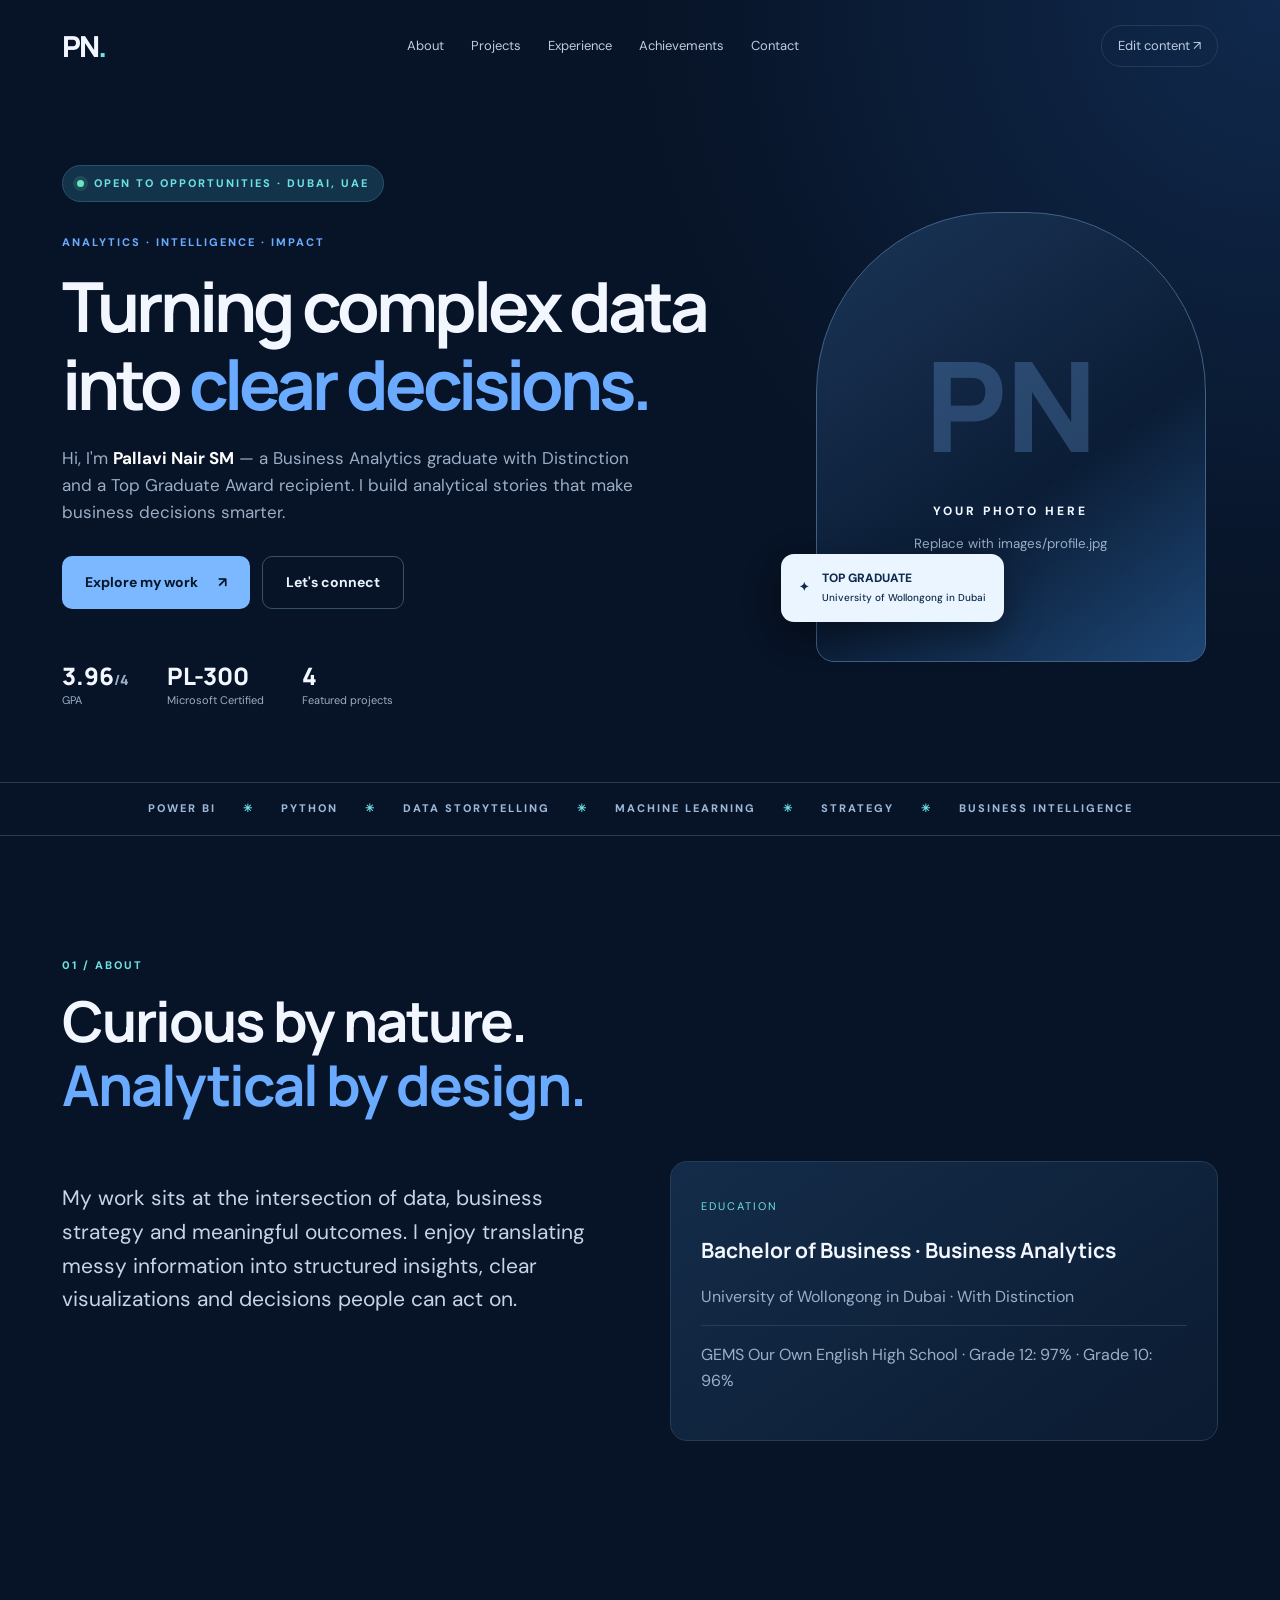
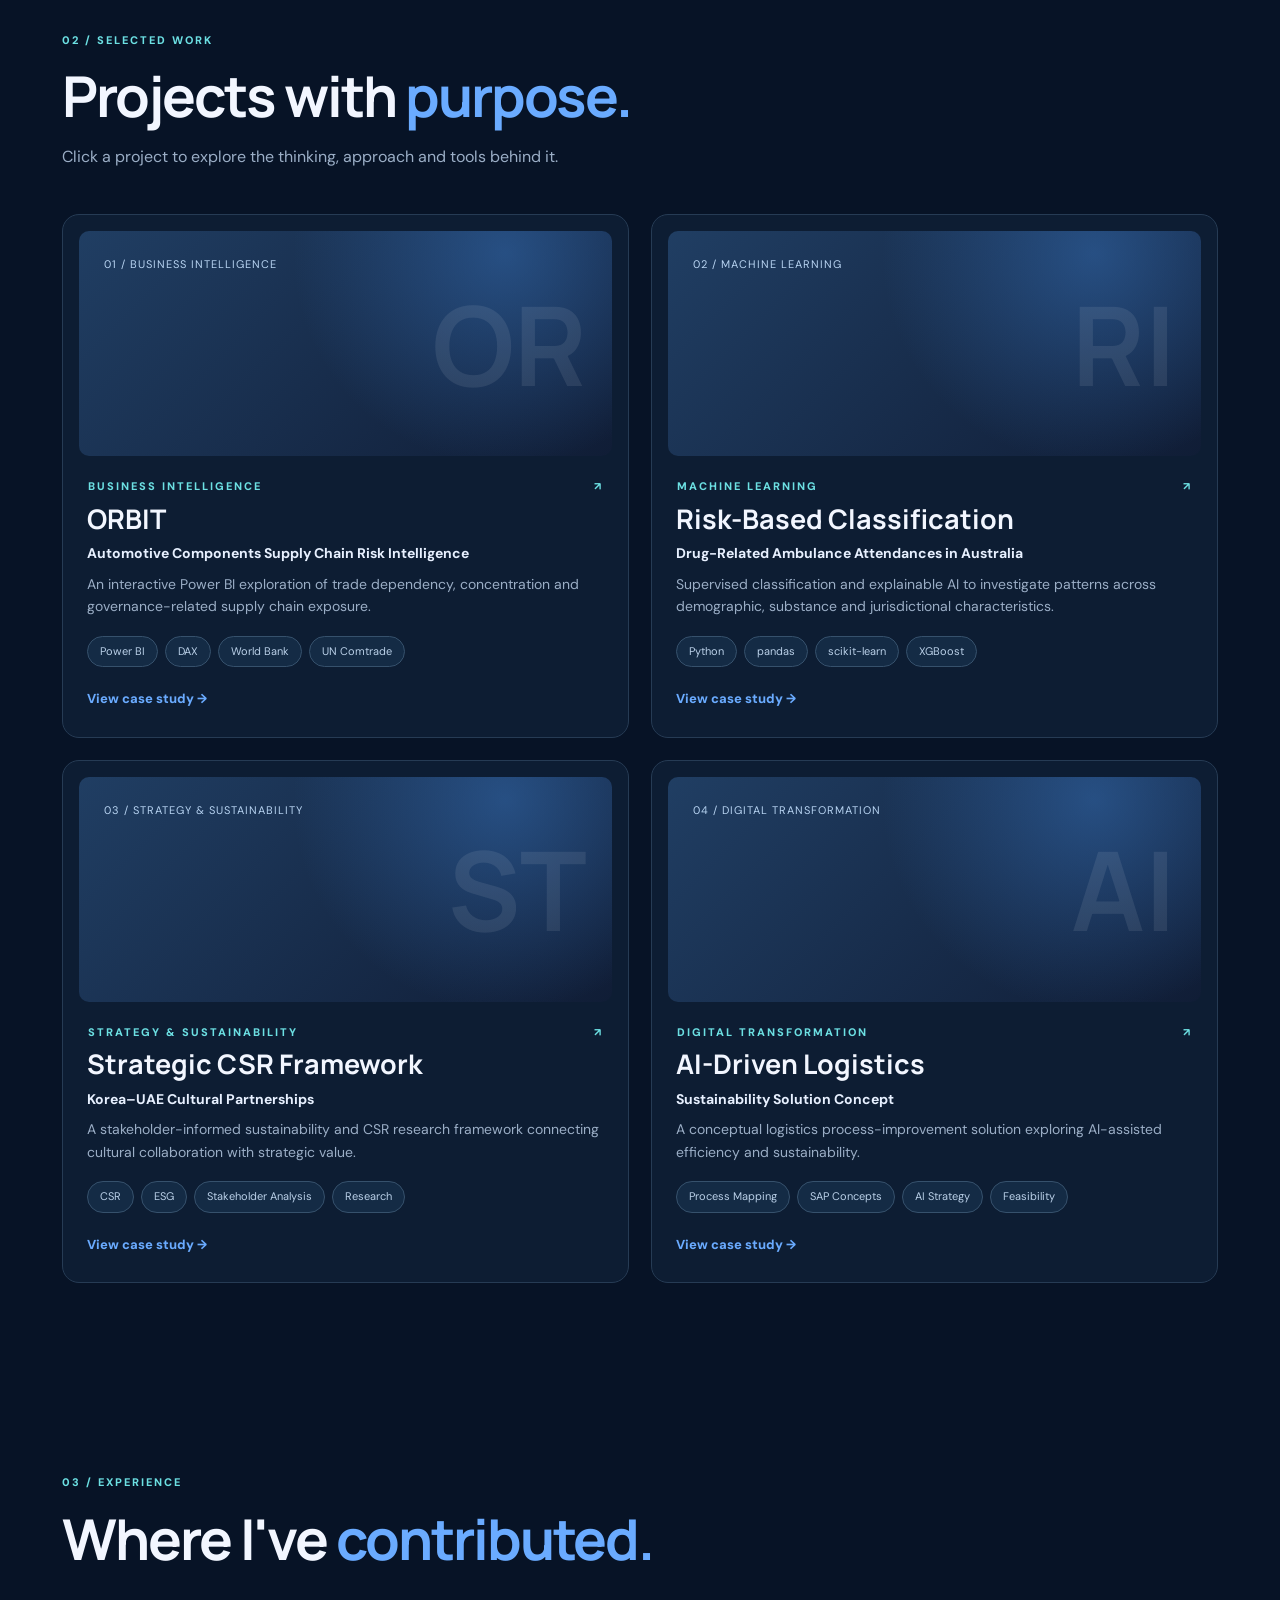
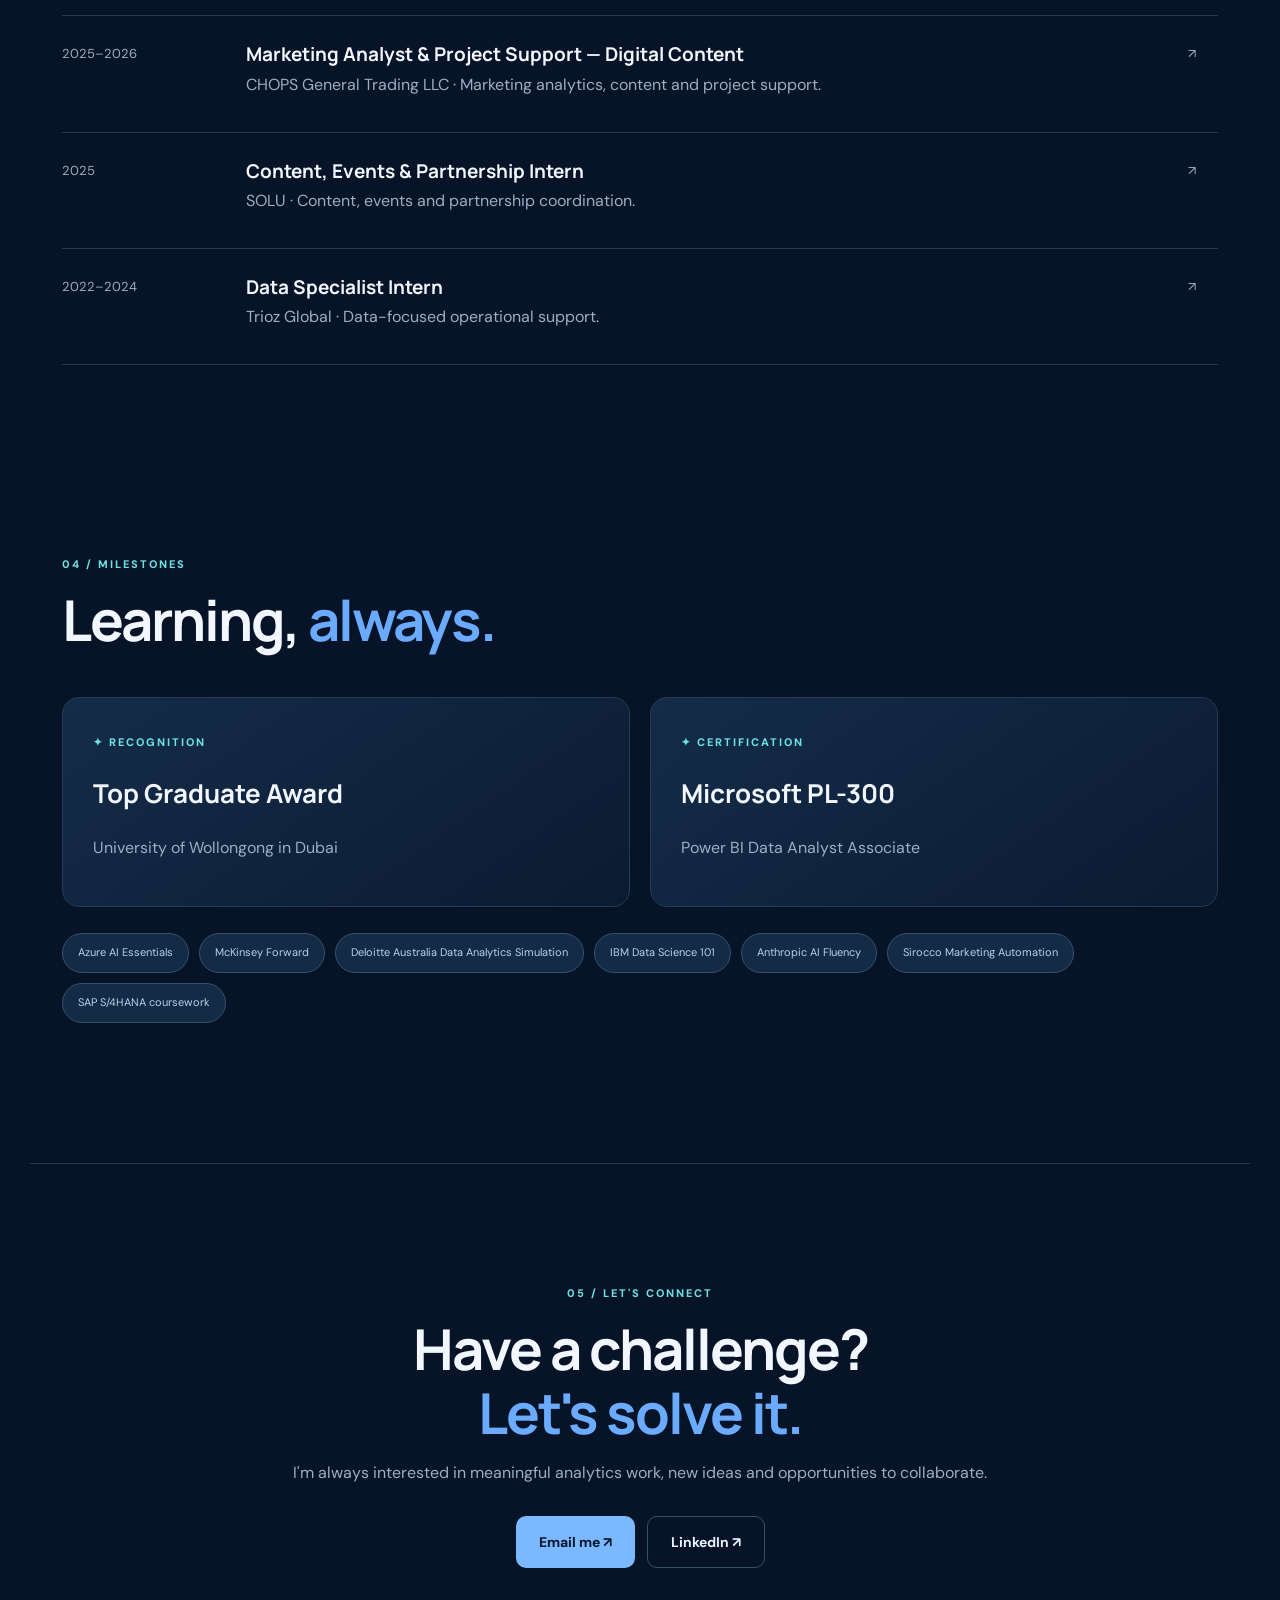
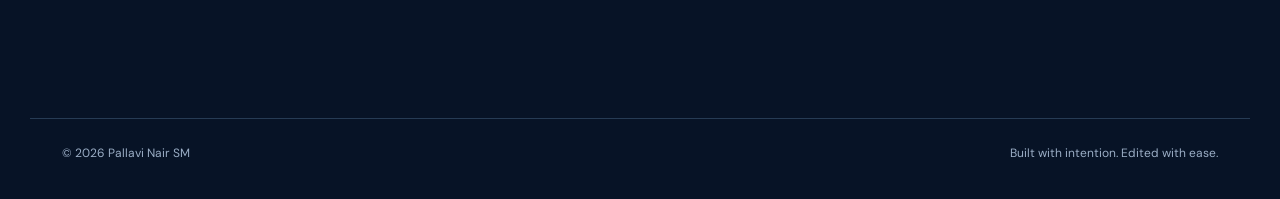
==== index.html @ a9b4e33f "Add files via upload" ====
<!doctype html><html lang="en"><head><meta charset="utf-8"><meta name="viewport" content="width=device-width,initial-scale=1"><meta name="theme-color" content="#081528"><title>Pallavi Nair SM | Business Analytics</title><meta name="description" content="Pallavi Nair SM — business analytics, Power BI, data science and strategy portfolio."><link rel="stylesheet" href="style.css"></head><body><div class="glow"></div><header class="nav shell"><a class="brand" href="#home">PN<span>.</span></a><nav><a href="#about">About</a><a href="#projects">Projects</a><a href="#experience">Experience</a><a href="#achievements">Achievements</a><a href="#contact">Contact</a></nav><a class="nav-cta" href="editor.html">Edit content ↗</a></header><main id="home"><section class="hero shell"><div class="hero-copy"><div class="eyebrow"><span class="pulse"></span> OPEN TO OPPORTUNITIES · DUBAI, UAE</div><p class="overline">ANALYTICS · INTELLIGENCE · IMPACT</p><h1>Turning complex data into <em>clear decisions.</em></h1><p class="lede">Hi, I'm <strong>Pallavi Nair SM</strong> — a Business Analytics graduate with Distinction and a Top Graduate Award recipient. I build analytical stories that make business decisions smarter.</p><div class="actions"><a class="button primary" href="#projects">Explore my work <span>↗</span></a><a class="button secondary" href="#contact">Let's connect</a></div><div class="stats"><div><strong>3.96<span>/4</span></strong><small>GPA</small></div><div><strong>PL-300</strong><small>Microsoft Certified</small></div><div><strong>4</strong><small>Featured projects</small></div></div></div><div class="portrait-wrap"><div class="portrait"><div class="portrait-initials">PN</div><p>YOUR PHOTO HERE</p><small>Replace with images/profile.jpg</small></div><div class="float-badge">✦ <span>TOP GRADUATE<br><small>University of Wollongong in Dubai</small></span></div></div></section><section class="ticker"><div>POWER BI <span>✳</span> PYTHON <span>✳</span> DATA STORYTELLING <span>✳</span> MACHINE LEARNING <span>✳</span> STRATEGY <span>✳</span> BUSINESS INTELLIGENCE</div></section><section id="about" class="section shell"><div class="section-top"><span class="kicker">01 / ABOUT</span><h2>Curious by nature.<br><em>Analytical by design.</em></h2></div><div class="about-grid"><p>My work sits at the intersection of data, business strategy and meaningful outcomes. I enjoy translating messy information into structured insights, clear visualizations and decisions people can act on.</p><div class="mini-card"><span>EDUCATION</span><h3>Bachelor of Business · Business Analytics</h3><p>University of Wollongong in Dubai · With Distinction</p><hr><p>GEMS Our Own English High School · Grade 12: 97% · Grade 10: 96%</p></div></div></section><section id="projects" class="section shell"><div class="section-top"><span class="kicker">02 / SELECTED WORK</span><h2>Projects with <em>purpose.</em></h2><p>Click a project to explore the thinking, approach and tools behind it.</p></div><div id="project-grid" class="project-grid"></div></section><section id="experience" class="section shell"><div class="section-top"><span class="kicker">03 / EXPERIENCE</span><h2>Where I've <em>contributed.</em></h2></div><div id="experience-list" class="timeline"></div></section><section id="achievements" class="section shell"><div class="section-top"><span class="kicker">04 / MILESTONES</span><h2>Learning, <em>always.</em></h2></div><div class="achievement-grid"><article class="award"><span>✦ RECOGNITION</span><h3>Top Graduate Award</h3><p>University of Wollongong in Dubai</p></article><article class="award"><span>✦ CERTIFICATION</span><h3>Microsoft PL-300</h3><p>Power BI Data Analyst Associate</p></article></div><div id="certifications" class="chips"></div></section><section id="contact" class="contact section shell"><span class="kicker">05 / LET'S CONNECT</span><h2>Have a challenge?<br><em>Let's solve it.</em></h2><p>I'm always interested in meaningful analytics work, new ideas and opportunities to collaborate.</p><div class="actions"><a id="email-link" class="button primary" href="mailto:pallavinairsm@gmail.com">Email me ↗</a><a id="linkedin-link" class="button secondary" href="https://www.linkedin.com/in/pallavi-nair-8191a4285" target="_blank" rel="noopener noreferrer">LinkedIn ↗</a></div></section></main><footer class="shell footer"><span>© <span id="year"></span> Pallavi Nair SM</span><span>Built with intention. Edited with ease.</span></footer><dialog id="project-modal"><button class="close" id="close-modal" aria-label="Close project">×</button><div id="project-detail"></div></dialog><script src="content.js"></script><script src="script.js"></script></body></html>
---- style.css ----
@import url('https://fonts.googleapis.com/css2?family=DM+Sans:wght@400;500;600;700;800&family=Manrope:wght@400;500;600;700;800&display=swap');:root{--bg:#071326;--panel:#101f35;--line:#263b54;--text:#f2f6ff;--muted:#9baec6;--blue:#6aabff;--cyan:#6ce0e3}*{box-sizing:border-box}html{scroll-behavior:smooth}body{margin:0;background:var(--bg);color:var(--text);font-family:'DM Sans',sans-serif;line-height:1.6}a{color:inherit;text-decoration:none}button,input,textarea{font:inherit}.shell{max-width:1220px;margin:auto;padding-left:32px;padding-right:32px}.glow{position:absolute;top:0;right:0;width:55vw;height:700px;background:radial-gradient(ellipse at top right,#183c6e88,transparent 65%);pointer-events:none}.nav{height:92px;display:flex;align-items:center;justify-content:space-between;position:relative;z-index:2}.brand{font-family:Manrope;font-size:29px;font-weight:800;letter-spacing:-2px}.brand span{color:var(--cyan)}nav{display:flex;gap:27px}nav a,.nav-cta{font-size:13px;color:#bdcde0}nav a:hover,.nav-cta:hover{color:white}.nav-cta{border:1px solid var(--line);border-radius:30px;padding:10px 16px}.hero{min-height:690px;display:grid;grid-template-columns:1.25fr .75fr;align-items:center;gap:50px;position:relative}.eyebrow,.overline,.kicker,.project-meta,.award>span{font-size:11px;font-weight:800;letter-spacing:2px;color:var(--cyan)}.eyebrow{display:inline-flex;gap:10px;align-items:center;padding:9px 14px;background:#12334a;border:1px solid #28526a;border-radius:50px}.pulse{width:7px;height:7px;background:#6be6bd;border-radius:50%;box-shadow:0 0 0 4px #6be6bd22}.overline{margin-top:32px;color:var(--blue)}h1,h2,h3{font-family:Manrope;line-height:1.13}h1{font-size:clamp(44px,5.4vw,78px);letter-spacing:-4px;margin:15px 0 22px;max-width:780px}h1 em,h2 em{font-style:normal;color:var(--blue)}.lede{max-width:590px;color:var(--muted);font-size:17px}.lede strong{color:white}.actions{display:flex;gap:12px;flex-wrap:wrap;margin:30px 0}.button{border-radius:10px;padding:14px 23px;font-size:14px;font-weight:700;display:inline-flex;gap:20px;align-items:center;transition:transform .2s}.button:hover{transform:translateY(-3px)}.primary{background:#7bb8ff;color:#06172c}.secondary{border:1px solid #39506b;color:#eaf3ff}.stats{display:flex;gap:38px;margin-top:50px}.stats div{display:flex;flex-direction:column}.stats strong{font:800 24px Manrope}.stats strong span{font-size:14px;color:var(--muted)}.stats small{font-size:11px;color:var(--muted)}.portrait-wrap{position:relative;justify-self:center;width:min(100%,390px)}.portrait{height:450px;border:1px solid #416185;background:linear-gradient(145deg,#1b3557,#0b1d36 60%,#1d4675);border-radius:180px 180px 18px 18px;display:flex;align-items:center;justify-content:center;flex-direction:column;overflow:hidden}.portrait:has(img){padding:0}.portrait img{width:100%;height:100%;object-fit:cover}.portrait-initials{font:800 125px Manrope;color:#7db7ff40}.portrait p{letter-spacing:3px;font-size:12px;font-weight:800}.portrait small{color:var(--muted)}.float-badge{position:absolute;bottom:40px;left:-35px;padding:15px 18px;background:#eaf5ff;color:#102a4c;border-radius:13px;display:flex;align-items:center;gap:13px;font-weight:800;font-size:12px;box-shadow:0 12px 35px #0006}.float-badge small{font-size:10px;font-weight:500}.ticker{border-top:1px solid var(--line);border-bottom:1px solid var(--line);overflow:hidden;padding:17px 0;text-align:center;white-space:nowrap;font-size:11px;letter-spacing:2px;font-weight:800;color:#9eb8d8}.ticker span{color:var(--cyan);padding:0 22px}.section{padding-top:115px;padding-bottom:70px}.section-top{margin-bottom:45px}.section-top h2,.contact h2{font-size:clamp(35px,4.4vw,58px);letter-spacing:-2px;margin:13px 0}.section-top>p{color:var(--muted)}.about-grid{display:grid;grid-template-columns:1fr 1fr;gap:60px}.about-grid>p{font-size:21px;color:#c5d5e7;max-width:600px}.mini-card,.award{background:linear-gradient(145deg,#142c49,#0b1b31);border:1px solid var(--line);padding:30px;border-radius:17px}.mini-card span{font-size:11px;letter-spacing:2px;color:var(--cyan)}.mini-card h3{font-size:21px}.mini-card p,.award p{color:var(--muted)}hr{border:0;border-top:1px solid var(--line)}.project-grid{display:grid;grid-template-columns:repeat(2,1fr);gap:22px}.project-card{text-align:left;cursor:pointer;background:#0d1d33;border:1px solid var(--line);border-radius:17px;color:inherit;padding:16px 16px 26px;transition:transform .25s,border-color .25s}.project-card:hover{transform:translateY(-7px);border-color:#6aabff}.project-art{height:225px;border-radius:10px;background:radial-gradient(circle at 80% 10%,#356fb688,transparent 45%),linear-gradient(135deg,#203e63,#101d36);padding:25px;display:flex;justify-content:space-between;align-items:flex-start;overflow:hidden}.project-art img{width:100%;height:100%;object-fit:cover}.project-art span{font-size:11px;color:#b8d4f2;letter-spacing:1px}.project-art strong{align-self:center;font-size:110px;color:#ffffff16;font-family:Manrope}.project-meta{display:flex;justify-content:space-between;margin:22px 9px 5px;color:var(--cyan)}.project-card h3{font-size:27px;margin:8px}.project-card p{margin:8px;color:var(--muted);font-size:14px}.project-card .project-subtitle{margin:8px;color:#e7f0ff;font-weight:700}.tags{display:flex;flex-wrap:wrap;gap:7px;margin:18px 8px}.tags span,.chips span{border:1px solid #36516c;background:#142b45;color:#bad0e8;border-radius:50px;padding:6px 12px;font-size:11px}.read-more{margin:8px;color:var(--blue);font-size:13px;font-weight:800}.timeline-row{display:grid;grid-template-columns:160px 1fr 30px;gap:24px;padding:28px 0;border-top:1px solid var(--line)}.timeline-row:last-child{border-bottom:1px solid var(--line)}.timeline-row>span{color:var(--muted);font-size:13px}.timeline-row h3{margin:0;font-size:19px}.timeline-row p{color:var(--muted);margin:6px 0}.achievement-grid{display:grid;grid-template-columns:1fr 1fr;gap:20px}.award h3{font-size:26px}.chips{display:flex;gap:10px;flex-wrap:wrap;margin-top:26px}.chips span{padding:10px 15px}.contact{margin-top:70px;margin-bottom:50px;border-top:1px solid var(--line);text-align:center}.contact p{color:var(--muted)}.contact .actions{justify-content:center}.footer{border-top:1px solid var(--line);padding-top:25px;padding-bottom:35px;display:flex;justify-content:space-between;color:var(--muted);font-size:12px}dialog{max-width:760px;width:calc(100% - 32px);max-height:85vh;overflow:auto;background:#101e33;color:var(--text);border:1px solid #52719b;border-radius:20px;padding:42px;box-shadow:0 40px 100px #000b}dialog::backdrop{background:#020b19dc;backdrop-filter:blur(5px)}dialog h2{font-size:40px;margin:14px 0}dialog h3{font-size:20px;color:var(--blue)}dialog h4{font-size:16px;margin:25px 0 6px}dialog p{color:#b7c9df}dialog .detail-summary{font-size:18px;color:#e5efff}.detail-image{width:100%;border-radius:10px}.close{position:sticky;top:0;float:right;border:0;background:#263d59;color:white;border-radius:50%;font-size:26px;width:40px;height:40px;cursor:pointer}@media(max-width:800px){.shell{padding-left:20px;padding-right:20px}.nav{height:75px}.nav nav{display:none}.hero{grid-template-columns:1fr;padding-top:50px;padding-bottom:70px;gap:30px}.hero h1{letter-spacing:-2px}.portrait-wrap{width:280px}.portrait{height:350px}.float-badge{left:-12px}.stats{gap:20px}.about-grid,.project-grid,.achievement-grid{grid-template-columns:1fr}.section{padding-top:75px}.timeline-row{grid-template-columns:95px 1fr 15px;gap:12px}.footer{gap:20px;flex-wrap:wrap}}@media(prefers-reduced-motion:reduce){html{scroll-behavior:auto}.button,.project-card{transition:none}}
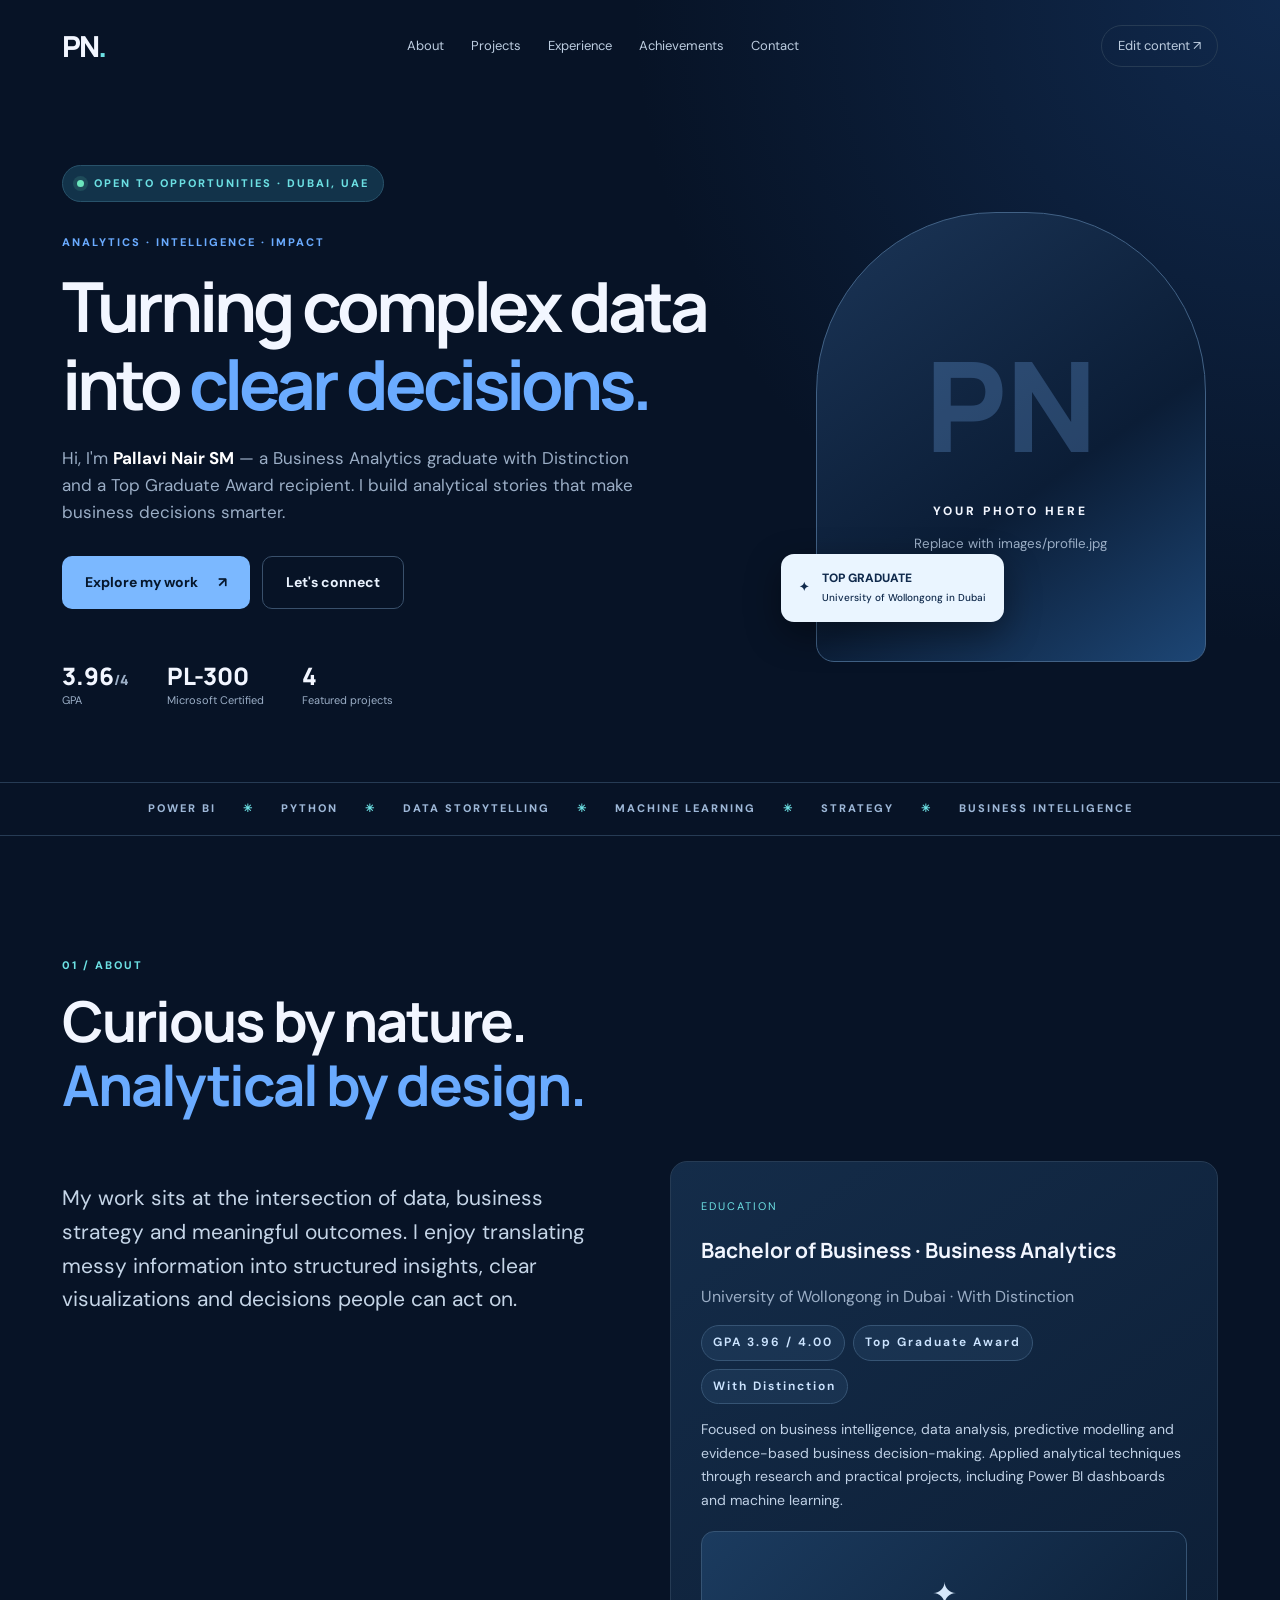
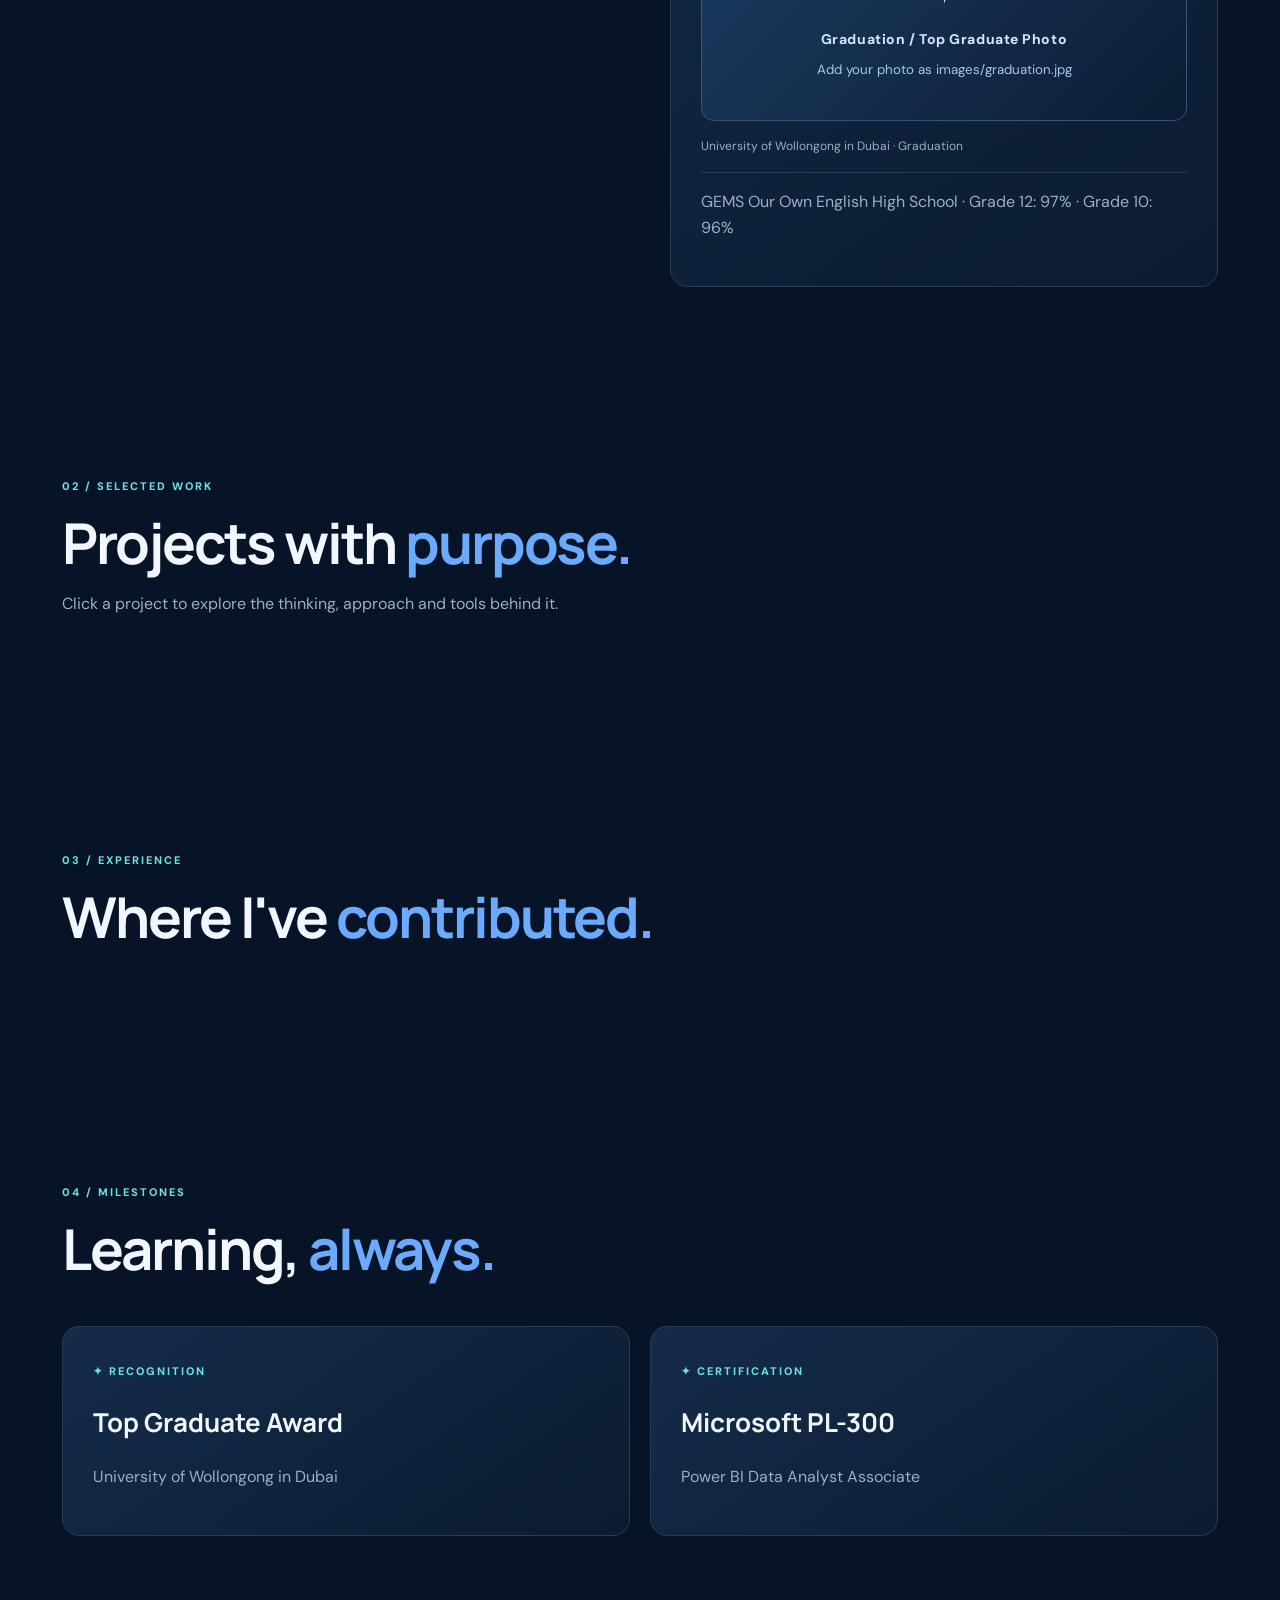
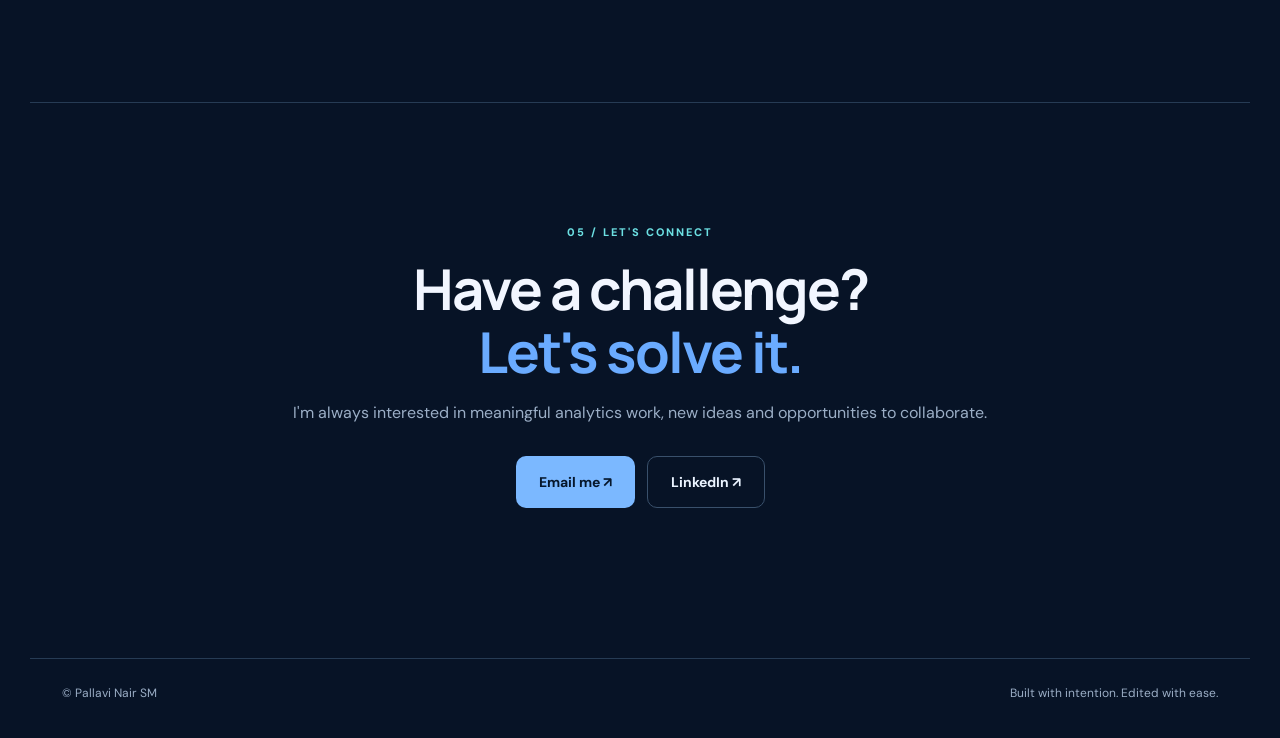
==== commit 4e7a3496: "Add files via upload" ====
--- a/index.html
+++ b/index.html
@@ -1 +1,105 @@
-<!doctype html><html lang="en"><head><meta charset="utf-8"><meta name="viewport" content="width=device-width,initial-scale=1"><meta name="theme-color" content="#081528"><title>Pallavi Nair SM | Business Analytics</title><meta name="description" content="Pallavi Nair SM — business analytics, Power BI, data science and strategy portfolio."><link rel="stylesheet" href="style.css"></head><body><div class="glow"></div><header class="nav shell"><a class="brand" href="#home">PN<span>.</span></a><nav><a href="#about">About</a><a href="#projects">Projects</a><a href="#experience">Experience</a><a href="#achievements">Achievements</a><a href="#contact">Contact</a></nav><a class="nav-cta" href="editor.html">Edit content ↗</a></header><main id="home"><section class="hero shell"><div class="hero-copy"><div class="eyebrow"><span class="pulse"></span> OPEN TO OPPORTUNITIES · DUBAI, UAE</div><p class="overline">ANALYTICS · INTELLIGENCE · IMPACT</p><h1>Turning complex data into <em>clear decisions.</em></h1><p class="lede">Hi, I'm <strong>Pallavi Nair SM</strong> — a Business Analytics graduate with Distinction and a Top Graduate Award recipient. I build analytical stories that make business decisions smarter.</p><div class="actions"><a class="button primary" href="#projects">Explore my work <span>↗</span></a><a class="button secondary" href="#contact">Let's connect</a></div><div class="stats"><div><strong>3.96<span>/4</span></strong><small>GPA</small></div><div><strong>PL-300</strong><small>Microsoft Certified</small></div><div><strong>4</strong><small>Featured projects</small></div></div></div><div class="portrait-wrap"><div class="portrait"><div class="portrait-initials">PN</div><p>YOUR PHOTO HERE</p><small>Replace with images/profile.jpg</small></div><div class="float-badge">✦ <span>TOP GRADUATE<br><small>University of Wollongong in Dubai</small></span></div></div></section><section class="ticker"><div>POWER BI <span>✳</span> PYTHON <span>✳</span> DATA STORYTELLING <span>✳</span> MACHINE LEARNING <span>✳</span> STRATEGY <span>✳</span> BUSINESS INTELLIGENCE</div></section><section id="about" class="section shell"><div class="section-top"><span class="kicker">01 / ABOUT</span><h2>Curious by nature.<br><em>Analytical by design.</em></h2></div><div class="about-grid"><p>My work sits at the intersection of data, business strategy and meaningful outcomes. I enjoy translating messy information into structured insights, clear visualizations and decisions people can act on.</p><div class="mini-card"><span>EDUCATION</span><h3>Bachelor of Business · Business Analytics</h3><p>University of Wollongong in Dubai · With Distinction</p><hr><p>GEMS Our Own English High School · Grade 12: 97% · Grade 10: 96%</p></div></div></section><section id="projects" class="section shell"><div class="section-top"><span class="kicker">02 / SELECTED WORK</span><h2>Projects with <em>purpose.</em></h2><p>Click a project to explore the thinking, approach and tools behind it.</p></div><div id="project-grid" class="project-grid"></div></section><section id="experience" class="section shell"><div class="section-top"><span class="kicker">03 / EXPERIENCE</span><h2>Where I've <em>contributed.</em></h2></div><div id="experience-list" class="timeline"></div></section><section id="achievements" class="section shell"><div class="section-top"><span class="kicker">04 / MILESTONES</span><h2>Learning, <em>always.</em></h2></div><div class="achievement-grid"><article class="award"><span>✦ RECOGNITION</span><h3>Top Graduate Award</h3><p>University of Wollongong in Dubai</p></article><article class="award"><span>✦ CERTIFICATION</span><h3>Microsoft PL-300</h3><p>Power BI Data Analyst Associate</p></article></div><div id="certifications" class="chips"></div></section><section id="contact" class="contact section shell"><span class="kicker">05 / LET'S CONNECT</span><h2>Have a challenge?<br><em>Let's solve it.</em></h2><p>I'm always interested in meaningful analytics work, new ideas and opportunities to collaborate.</p><div class="actions"><a id="email-link" class="button primary" href="mailto:pallavinairsm@gmail.com">Email me ↗</a><a id="linkedin-link" class="button secondary" href="https://www.linkedin.com/in/pallavi-nair-8191a4285" target="_blank" rel="noopener noreferrer">LinkedIn ↗</a></div></section></main><footer class="shell footer"><span>© <span id="year"></span> Pallavi Nair SM</span><span>Built with intention. Edited with ease.</span></footer><dialog id="project-modal"><button class="close" id="close-modal" aria-label="Close project">×</button><div id="project-detail"></div></dialog><script src="content.js"></script><script src="script.js"></script></body></html>
+<!doctype html>
+<html lang="en">
+<head>
+<meta charset="utf-8">
+<meta name="viewport" content="width=device-width,initial-scale=1">
+<meta name="theme-color" content="#081528">
+<title>Pallavi Nair SM | Business Analytics</title>
+<meta name="description" content="Pallavi Nair SM — business analytics, Power BI, data science and strategy portfolio.">
+<link rel="stylesheet" href="style.css">
+<style>
+/* Additions for portrait and education — existing design remains intact. */
+.portrait{position:relative;overflow:hidden}
+.profile-photo{display:block;width:100%;height:100%;object-fit:cover;object-position:center top;position:absolute;inset:0;border-radius:inherit}
+.education-details{margin-top:16px}
+.education-details .edu-badges{display:flex;gap:8px;flex-wrap:wrap;margin:14px 0}
+.education-details .edu-badges span{display:inline-block;padding:7px 11px;border:1px solid #365474;border-radius:99px;background:rgba(121,183,255,.08);color:#cce4ff;font-size:12px;font-weight:650}
+.education-details .edu-description{font-size:14px;line-height:1.7;color:#bfd0e5;margin:10px 0 16px}
+.education-photo-area{position:relative;margin:18px 0 16px;overflow:hidden;border:1px solid #365474;border-radius:13px;background:linear-gradient(135deg,#1b3b5f,#0b1d34);min-height:190px;display:flex;align-items:center;justify-content:center}
+.education-photo-area img{display:block;width:100%;max-height:330px;object-fit:cover;object-position:center}
+.education-photo-placeholder{text-align:center;padding:35px 18px;color:#d5e7fa}
+.education-photo-placeholder strong{display:block;margin:10px 0 6px;font-size:14px;letter-spacing:.04em}
+.education-photo-placeholder small{color:#a8c6e8}
+.education-photo-caption{font-size:12px;color:#a8c6e8;margin:7px 0 16px}
+@media(max-width:700px){.education-photo-area{min-height:165px}}
+</style>
+</head>
+<body>
+<div class="glow"></div>
+<header class="nav shell">
+<a class="brand" href="#home">PN<span>.</span></a>
+<nav><a href="#about">About</a><a href="#projects">Projects</a><a href="#experience">Experience</a><a href="#achievements">Achievements</a><a href="#contact">Contact</a></nav>
+<a class="nav-cta" href="editor.html">Edit content ↗</a>
+</header>
+<main id="home">
+<section class="hero shell">
+<div class="hero-copy">
+<div class="eyebrow"><span class="pulse"></span> OPEN TO OPPORTUNITIES · DUBAI, UAE</div>
+<p class="overline">ANALYTICS · INTELLIGENCE · IMPACT</p>
+<h1>Turning complex data into <em>clear decisions.</em></h1>
+<p class="lede">Hi, I'm <strong>Pallavi Nair SM</strong> — a Business Analytics graduate with Distinction and a Top Graduate Award recipient. I build analytical stories that make business decisions smarter.</p>
+<div class="actions"><a class="button primary" href="#projects">Explore my work <span>↗</span></a><a class="button secondary" href="#contact">Let's connect</a></div>
+<div class="stats"><div><strong>3.96<span>/4</span></strong><small>GPA</small></div><div><strong>PL-300</strong><small>Microsoft Certified</small></div><div><strong>4</strong><small>Featured projects</small></div></div>
+</div>
+<div class="portrait-wrap">
+<div class="portrait" id="profile-portrait">
+<div class="portrait-initials">PN</div>
+<p>YOUR PHOTO HERE</p>
+<small>Replace with images/profile.jpg</small>
+</div>
+<div class="float-badge">✦ <span>TOP GRADUATE<br><small>University of Wollongong in Dubai</small></span></div>
+</div>
+</section>
+<section class="ticker"><div>POWER BI <span>✳</span> PYTHON <span>✳</span> DATA STORYTELLING <span>✳</span> MACHINE LEARNING <span>✳</span> STRATEGY <span>✳</span> BUSINESS INTELLIGENCE</div></section>
+<section id="about" class="section shell">
+<div class="section-top"><span class="kicker">01 / ABOUT</span><h2>Curious by nature.<br><em>Analytical by design.</em></h2></div>
+<div class="about-grid">
+<p>My work sits at the intersection of data, business strategy and meaningful outcomes. I enjoy translating messy information into structured insights, clear visualizations and decisions people can act on.</p>
+<div class="mini-card">
+<span>EDUCATION</span>
+<h3>Bachelor of Business · Business Analytics</h3>
+<p>University of Wollongong in Dubai · With Distinction</p>
+<div class="education-details">
+<div class="edu-badges"><span>GPA 3.96 / 4.00</span><span>Top Graduate Award</span><span>With Distinction</span></div>
+<p class="edu-description">Focused on business intelligence, data analysis, predictive modelling and evidence-based business decision-making. Applied analytical techniques through research and practical projects, including Power BI dashboards and machine learning.</p>
+<div class="education-photo-area" id="education-photo-area">
+<div class="education-photo-placeholder"><div style="font-size:30px" aria-hidden="true">✦</div><strong>Graduation / Top Graduate Photo</strong><small>Add your photo as images/graduation.jpg</small></div>
+</div>
+<p class="education-photo-caption">University of Wollongong in Dubai · Graduation</p>
+</div>
+<hr>
+<p>GEMS Our Own English High School · Grade 12: 97% · Grade 10: 96%</p>
+</div>
+</div>
+</section>
+<section id="projects" class="section shell"><div class="section-top"><span class="kicker">02 / SELECTED WORK</span><h2>Projects with <em>purpose.</em></h2><p>Click a project to explore the thinking, approach and tools behind it.</p></div><div id="project-grid" class="project-grid"></div></section>
+<section id="experience" class="section shell"><div class="section-top"><span class="kicker">03 / EXPERIENCE</span><h2>Where I've <em>contributed.</em></h2></div><div id="experience-list" class="timeline"></div></section>
+<section id="achievements" class="section shell"><div class="section-top"><span class="kicker">04 / MILESTONES</span><h2>Learning, <em>always.</em></h2></div><div class="achievement-grid"><article class="award"><span>✦ RECOGNITION</span><h3>Top Graduate Award</h3><p>University of Wollongong in Dubai</p></article><article class="award"><span>✦ CERTIFICATION</span><h3>Microsoft PL-300</h3><p>Power BI Data Analyst Associate</p></article></div><div id="certifications" class="chips"></div></section>
+<section id="contact" class="contact section shell"><span class="kicker">05 / LET'S CONNECT</span><h2>Have a challenge?<br><em>Let's solve it.</em></h2><p>I'm always interested in meaningful analytics work, new ideas and opportunities to collaborate.</p><div class="actions"><a id="email-link" class="button primary" href="mailto:pallavinairsm@gmail.com">Email me ↗</a><a id="linkedin-link" class="button secondary" href="https://www.linkedin.com/in/pallavi-nair-8191a4285" target="_blank" rel="noopener noreferrer">LinkedIn ↗</a></div></section>
+</main>
+<footer class="shell footer"><span>© <span id="year"></span> Pallavi Nair SM</span><span>Built with intention. Edited with ease.</span></footer>
+<dialog id="project-modal"><button class="close" id="close-modal" aria-label="Close project">×</button><div id="project-detail"></div></dialog>
+<script>
+(function(){
+function addImageWhenAvailable(path,containerId,alt){
+ const container=document.getElementById(containerId);
+ if(!container)return;
+ const img=new Image();
+ img.alt=alt;
+ img.onload=function(){
+   if(containerId==='profile-portrait'){
+     img.className='profile-photo';
+     container.appendChild(img);
+   }else{
+     container.replaceChildren(img);
+   }
+ };
+ img.src=path;
+}
+addImageWhenAvailable('images/profile.jpg','profile-portrait','Portrait of Pallavi Nair SM');
+addImageWhenAvailable('images/graduation.jpg','education-photo-area','Graduation photograph');
+})();
+</script>
+<script src="content.js"></script><script src="script.js"></script>
+</body>
+</html>
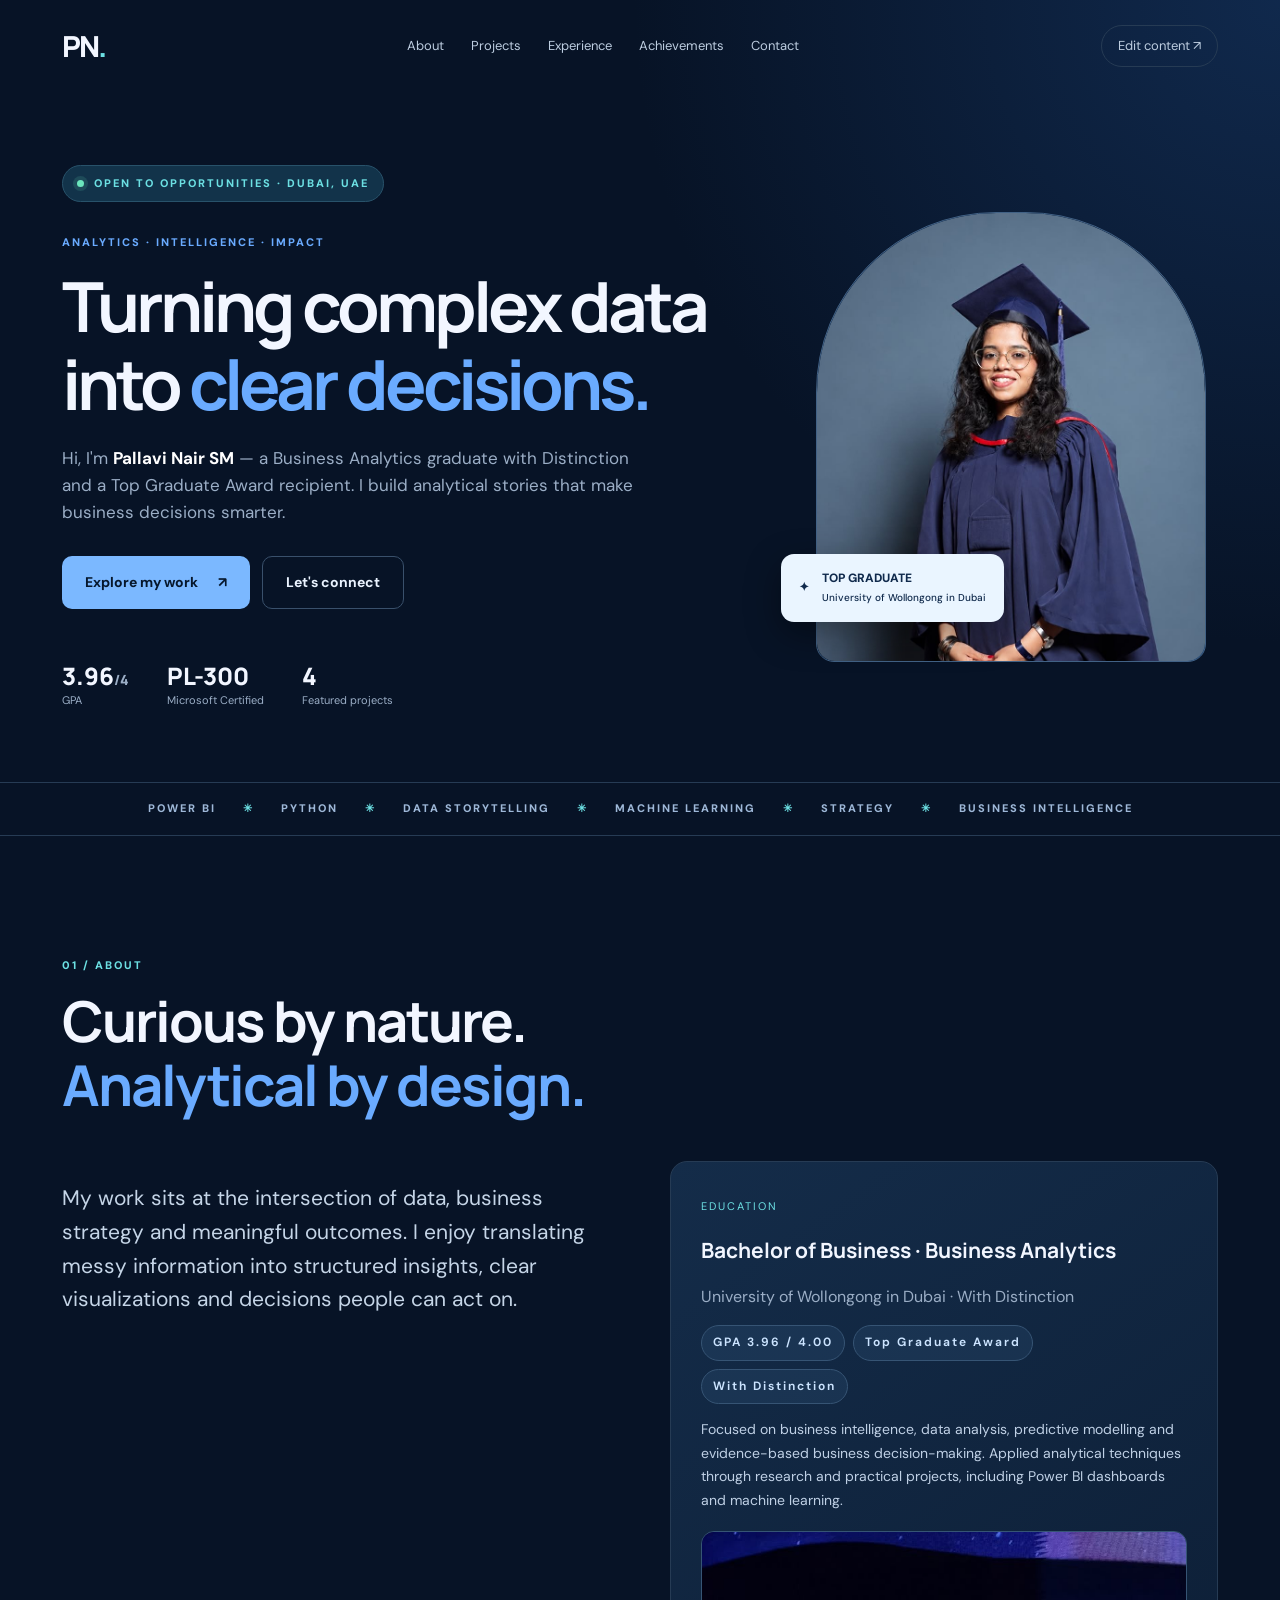
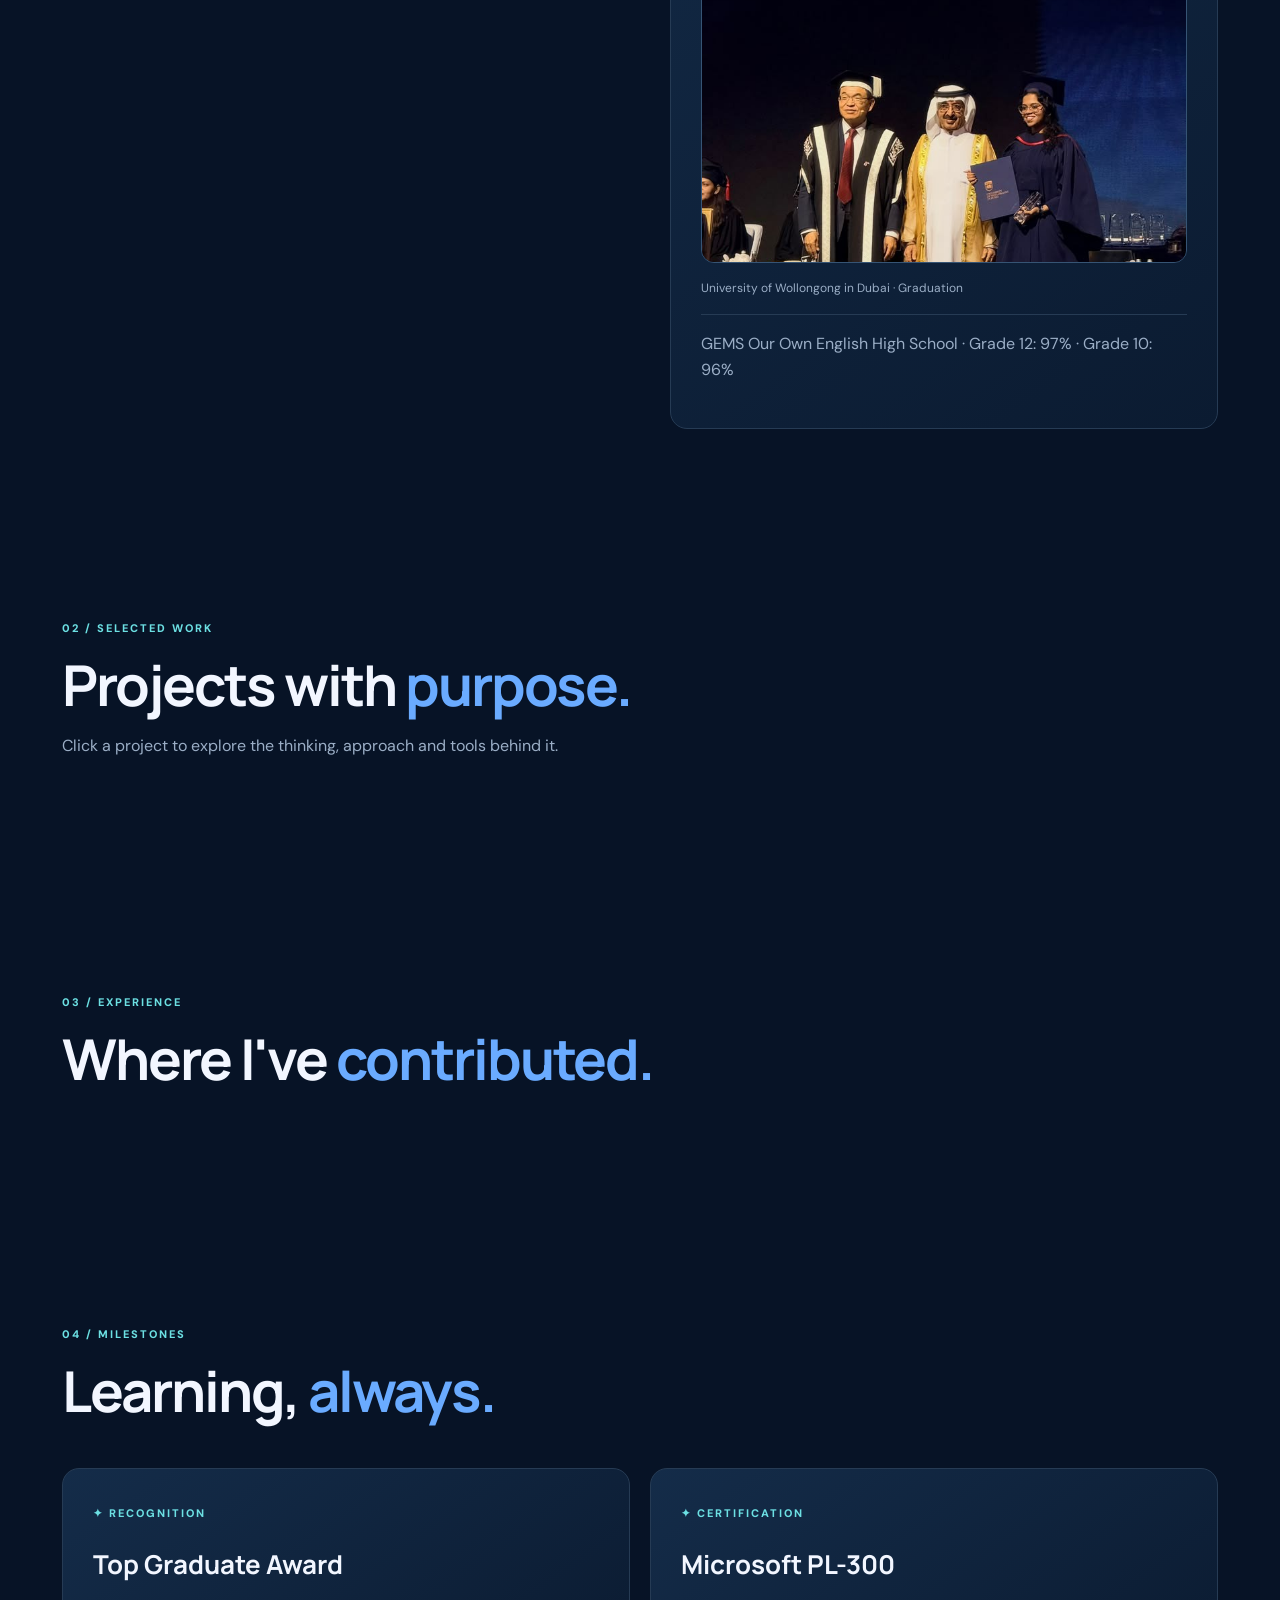
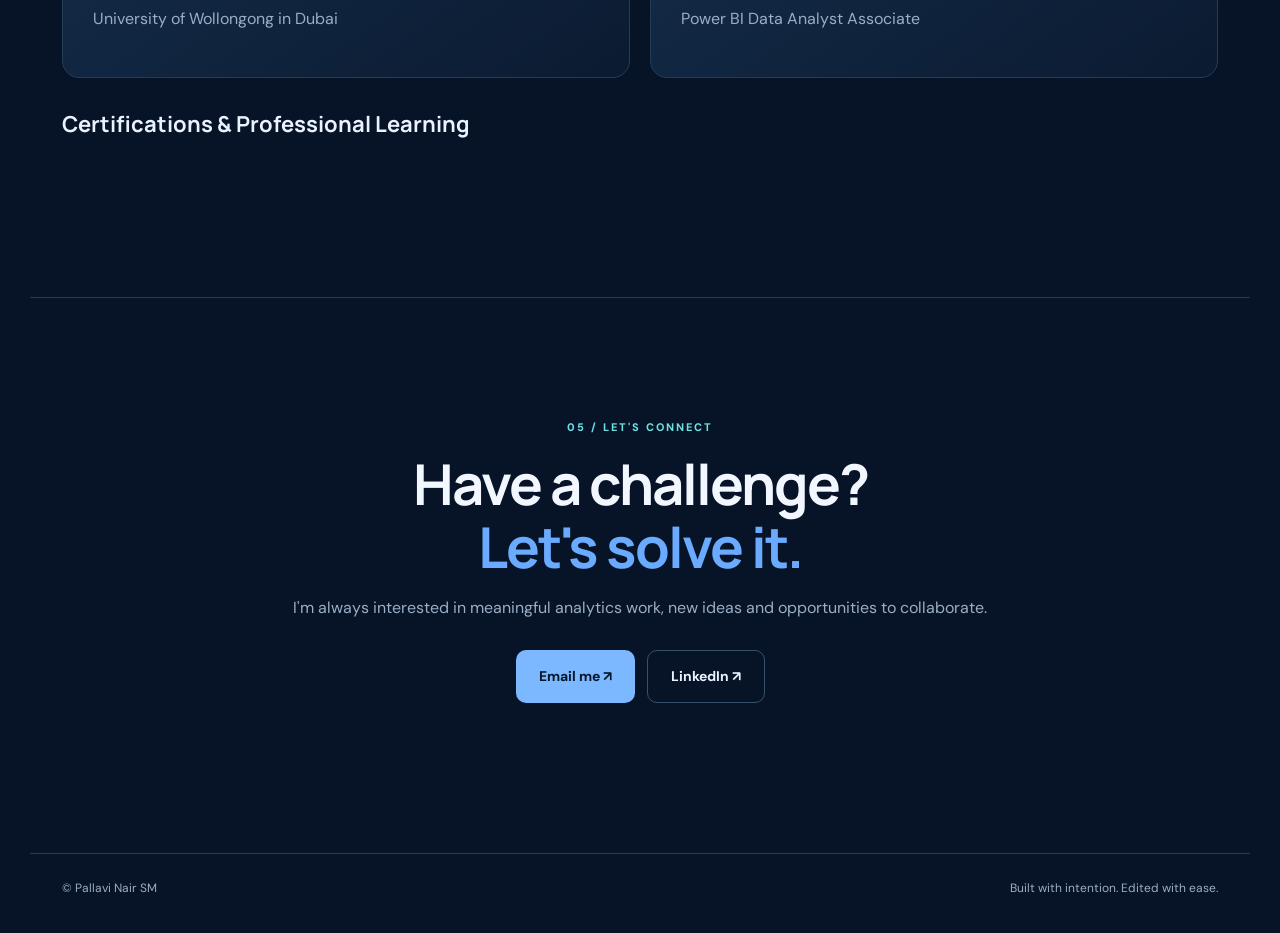
==== commit 3764d8c8: "Rename index (1).html to index.html" ====
--- a/index.html
+++ b/index.html
@@ -1,105 +1,17 @@
 <!doctype html>
-<html lang="en">
-<head>
-<meta charset="utf-8">
-<meta name="viewport" content="width=device-width,initial-scale=1">
-<meta name="theme-color" content="#081528">
-<title>Pallavi Nair SM | Business Analytics</title>
-<meta name="description" content="Pallavi Nair SM — business analytics, Power BI, data science and strategy portfolio.">
-<link rel="stylesheet" href="style.css">
+<html lang="en"><head><meta charset="utf-8"><meta name="viewport" content="width=device-width,initial-scale=1"><meta name="theme-color" content="#081528"><title>Pallavi Nair SM | Business Analytics</title><meta name="description" content="Pallavi Nair SM — business analytics, Power BI, data science and strategy portfolio."><link rel="stylesheet" href="style.css"><link rel="stylesheet" href="certificates.css">
 <style>
-/* Additions for portrait and education — existing design remains intact. */
-.portrait{position:relative;overflow:hidden}
-.profile-photo{display:block;width:100%;height:100%;object-fit:cover;object-position:center top;position:absolute;inset:0;border-radius:inherit}
-.education-details{margin-top:16px}
-.education-details .edu-badges{display:flex;gap:8px;flex-wrap:wrap;margin:14px 0}
-.education-details .edu-badges span{display:inline-block;padding:7px 11px;border:1px solid #365474;border-radius:99px;background:rgba(121,183,255,.08);color:#cce4ff;font-size:12px;font-weight:650}
-.education-details .edu-description{font-size:14px;line-height:1.7;color:#bfd0e5;margin:10px 0 16px}
-.education-photo-area{position:relative;margin:18px 0 16px;overflow:hidden;border:1px solid #365474;border-radius:13px;background:linear-gradient(135deg,#1b3b5f,#0b1d34);min-height:190px;display:flex;align-items:center;justify-content:center}
-.education-photo-area img{display:block;width:100%;max-height:330px;object-fit:cover;object-position:center}
-.education-photo-placeholder{text-align:center;padding:35px 18px;color:#d5e7fa}
-.education-photo-placeholder strong{display:block;margin:10px 0 6px;font-size:14px;letter-spacing:.04em}
-.education-photo-placeholder small{color:#a8c6e8}
-.education-photo-caption{font-size:12px;color:#a8c6e8;margin:7px 0 16px}
-@media(max-width:700px){.education-photo-area{min-height:165px}}
-</style>
-</head>
-<body>
-<div class="glow"></div>
-<header class="nav shell">
-<a class="brand" href="#home">PN<span>.</span></a>
-<nav><a href="#about">About</a><a href="#projects">Projects</a><a href="#experience">Experience</a><a href="#achievements">Achievements</a><a href="#contact">Contact</a></nav>
-<a class="nav-cta" href="editor.html">Edit content ↗</a>
-</header>
-<main id="home">
-<section class="hero shell">
-<div class="hero-copy">
-<div class="eyebrow"><span class="pulse"></span> OPEN TO OPPORTUNITIES · DUBAI, UAE</div>
-<p class="overline">ANALYTICS · INTELLIGENCE · IMPACT</p>
-<h1>Turning complex data into <em>clear decisions.</em></h1>
-<p class="lede">Hi, I'm <strong>Pallavi Nair SM</strong> — a Business Analytics graduate with Distinction and a Top Graduate Award recipient. I build analytical stories that make business decisions smarter.</p>
-<div class="actions"><a class="button primary" href="#projects">Explore my work <span>↗</span></a><a class="button secondary" href="#contact">Let's connect</a></div>
-<div class="stats"><div><strong>3.96<span>/4</span></strong><small>GPA</small></div><div><strong>PL-300</strong><small>Microsoft Certified</small></div><div><strong>4</strong><small>Featured projects</small></div></div>
-</div>
-<div class="portrait-wrap">
-<div class="portrait" id="profile-portrait">
-<div class="portrait-initials">PN</div>
-<p>YOUR PHOTO HERE</p>
-<small>Replace with images/profile.jpg</small>
-</div>
-<div class="float-badge">✦ <span>TOP GRADUATE<br><small>University of Wollongong in Dubai</small></span></div>
-</div>
-</section>
+.portrait{position:relative;overflow:hidden}.profile-photo{display:block;width:100%;height:100%;object-fit:cover;object-position:center top;position:absolute;inset:0;border-radius:inherit}
+.education-details{margin-top:16px}.education-details .edu-badges{display:flex;gap:8px;flex-wrap:wrap;margin:14px 0}.education-details .edu-badges span{display:inline-block;padding:7px 11px;border:1px solid #365474;border-radius:99px;background:rgba(121,183,255,.08);color:#cce4ff;font-size:12px;font-weight:650}.education-details .edu-description{font-size:14px;line-height:1.7;color:#bfd0e5;margin:10px 0 16px}.education-photo-area{position:relative;margin:18px 0 16px;overflow:hidden;border:1px solid #365474;border-radius:13px;background:linear-gradient(135deg,#1b3b5f,#0b1d34);min-height:190px;display:flex;align-items:center;justify-content:center}.education-photo-area img{display:block;width:100%;max-height:330px;object-fit:cover;object-position:center}.education-photo-placeholder{text-align:center;padding:35px 18px;color:#d5e7fa}.education-photo-placeholder strong{display:block;margin:10px 0 6px;font-size:14px;letter-spacing:.04em}.education-photo-placeholder small{color:#a8c6e8}.education-photo-caption{font-size:12px;color:#a8c6e8;margin:7px 0 16px}@media(max-width:700px){.education-photo-area{min-height:165px}}
+</style></head>
+<body><div class="glow"></div><header class="nav shell"><a class="brand" href="#home">PN<span>.</span></a><nav><a href="#about">About</a><a href="#projects">Projects</a><a href="#experience">Experience</a><a href="#achievements">Achievements</a><a href="#contact">Contact</a></nav><a class="nav-cta" href="editor.html">Edit content ↗</a></header>
+<main id="home"><section class="hero shell"><div class="hero-copy"><div class="eyebrow"><span class="pulse"></span> OPEN TO OPPORTUNITIES · DUBAI, UAE</div><p class="overline">ANALYTICS · INTELLIGENCE · IMPACT</p><h1>Turning complex data into <em>clear decisions.</em></h1><p class="lede">Hi, I'm <strong>Pallavi Nair SM</strong> — a Business Analytics graduate with Distinction and a Top Graduate Award recipient. I build analytical stories that make business decisions smarter.</p><div class="actions"><a class="button primary" href="#projects">Explore my work <span>↗</span></a><a class="button secondary" href="#contact">Let's connect</a></div><div class="stats"><div><strong>3.96<span>/4</span></strong><small>GPA</small></div><div><strong>PL-300</strong><small>Microsoft Certified</small></div><div><strong>4</strong><small>Featured projects</small></div></div></div><div class="portrait-wrap"><div class="portrait" id="profile-portrait"><div class="portrait-initials">PN</div><p>YOUR PHOTO HERE</p><small>Replace with images/profile.jpg</small></div><div class="float-badge">✦ <span>TOP GRADUATE<br><small>University of Wollongong in Dubai</small></span></div></div></section>
 <section class="ticker"><div>POWER BI <span>✳</span> PYTHON <span>✳</span> DATA STORYTELLING <span>✳</span> MACHINE LEARNING <span>✳</span> STRATEGY <span>✳</span> BUSINESS INTELLIGENCE</div></section>
-<section id="about" class="section shell">
-<div class="section-top"><span class="kicker">01 / ABOUT</span><h2>Curious by nature.<br><em>Analytical by design.</em></h2></div>
-<div class="about-grid">
-<p>My work sits at the intersection of data, business strategy and meaningful outcomes. I enjoy translating messy information into structured insights, clear visualizations and decisions people can act on.</p>
-<div class="mini-card">
-<span>EDUCATION</span>
-<h3>Bachelor of Business · Business Analytics</h3>
-<p>University of Wollongong in Dubai · With Distinction</p>
-<div class="education-details">
-<div class="edu-badges"><span>GPA 3.96 / 4.00</span><span>Top Graduate Award</span><span>With Distinction</span></div>
-<p class="edu-description">Focused on business intelligence, data analysis, predictive modelling and evidence-based business decision-making. Applied analytical techniques through research and practical projects, including Power BI dashboards and machine learning.</p>
-<div class="education-photo-area" id="education-photo-area">
-<div class="education-photo-placeholder"><div style="font-size:30px" aria-hidden="true">✦</div><strong>Graduation / Top Graduate Photo</strong><small>Add your photo as images/graduation.jpg</small></div>
-</div>
-<p class="education-photo-caption">University of Wollongong in Dubai · Graduation</p>
-</div>
-<hr>
-<p>GEMS Our Own English High School · Grade 12: 97% · Grade 10: 96%</p>
-</div>
-</div>
-</section>
+<section id="about" class="section shell"><div class="section-top"><span class="kicker">01 / ABOUT</span><h2>Curious by nature.<br><em>Analytical by design.</em></h2></div><div class="about-grid"><p>My work sits at the intersection of data, business strategy and meaningful outcomes. I enjoy translating messy information into structured insights, clear visualizations and decisions people can act on.</p><div class="mini-card"><span>EDUCATION</span><h3>Bachelor of Business · Business Analytics</h3><p>University of Wollongong in Dubai · With Distinction</p><div class="education-details"><div class="edu-badges"><span>GPA 3.96 / 4.00</span><span>Top Graduate Award</span><span>With Distinction</span></div><p class="edu-description">Focused on business intelligence, data analysis, predictive modelling and evidence-based business decision-making. Applied analytical techniques through research and practical projects, including Power BI dashboards and machine learning.</p><div class="education-photo-area" id="education-photo-area"><div class="education-photo-placeholder"><div style="font-size:30px" aria-hidden="true">✦</div><strong>Graduation / Top Graduate Photo</strong><small>Add your photo as images/graduation.jpg</small></div></div><p class="education-photo-caption">University of Wollongong in Dubai · Graduation</p></div><hr><p>GEMS Our Own English High School · Grade 12: 97% · Grade 10: 96%</p></div></div></section>
 <section id="projects" class="section shell"><div class="section-top"><span class="kicker">02 / SELECTED WORK</span><h2>Projects with <em>purpose.</em></h2><p>Click a project to explore the thinking, approach and tools behind it.</p></div><div id="project-grid" class="project-grid"></div></section>
 <section id="experience" class="section shell"><div class="section-top"><span class="kicker">03 / EXPERIENCE</span><h2>Where I've <em>contributed.</em></h2></div><div id="experience-list" class="timeline"></div></section>
-<section id="achievements" class="section shell"><div class="section-top"><span class="kicker">04 / MILESTONES</span><h2>Learning, <em>always.</em></h2></div><div class="achievement-grid"><article class="award"><span>✦ RECOGNITION</span><h3>Top Graduate Award</h3><p>University of Wollongong in Dubai</p></article><article class="award"><span>✦ CERTIFICATION</span><h3>Microsoft PL-300</h3><p>Power BI Data Analyst Associate</p></article></div><div id="certifications" class="chips"></div></section>
-<section id="contact" class="contact section shell"><span class="kicker">05 / LET'S CONNECT</span><h2>Have a challenge?<br><em>Let's solve it.</em></h2><p>I'm always interested in meaningful analytics work, new ideas and opportunities to collaborate.</p><div class="actions"><a id="email-link" class="button primary" href="mailto:pallavinairsm@gmail.com">Email me ↗</a><a id="linkedin-link" class="button secondary" href="https://www.linkedin.com/in/pallavi-nair-8191a4285" target="_blank" rel="noopener noreferrer">LinkedIn ↗</a></div></section>
-</main>
-<footer class="shell footer"><span>© <span id="year"></span> Pallavi Nair SM</span><span>Built with intention. Edited with ease.</span></footer>
-<dialog id="project-modal"><button class="close" id="close-modal" aria-label="Close project">×</button><div id="project-detail"></div></dialog>
-<script>
-(function(){
-function addImageWhenAvailable(path,containerId,alt){
- const container=document.getElementById(containerId);
- if(!container)return;
- const img=new Image();
- img.alt=alt;
- img.onload=function(){
-   if(containerId==='profile-portrait'){
-     img.className='profile-photo';
-     container.appendChild(img);
-   }else{
-     container.replaceChildren(img);
-   }
- };
- img.src=path;
-}
-addImageWhenAvailable('images/profile.jpg','profile-portrait','Portrait of Pallavi Nair SM');
-addImageWhenAvailable('images/graduation.jpg','education-photo-area','Graduation photograph');
-})();
-</script>
-<script src="content.js"></script><script src="script.js"></script>
-</body>
-</html>
+<section id="achievements" class="section shell"><div class="section-top"><span class="kicker">04 / MILESTONES</span><h2>Learning, <em>always.</em></h2></div><div class="achievement-grid"><article class="award"><span>✦ RECOGNITION</span><h3>Top Graduate Award</h3><p>University of Wollongong in Dubai</p></article><article class="award"><span>✦ CERTIFICATION</span><h3>Microsoft PL-300</h3><p>Power BI Data Analyst Associate</p></article></div><h3 class="certificate-heading">Certifications &amp; Professional Learning</h3><div id="certifications" class="certificate-grid"></div></section>
+<section id="contact" class="contact section shell"><span class="kicker">05 / LET'S CONNECT</span><h2>Have a challenge?<br><em>Let's solve it.</em></h2><p>I'm always interested in meaningful analytics work, new ideas and opportunities to collaborate.</p><div class="actions"><a id="email-link" class="button primary" href="mailto:pallavinairsm@gmail.com">Email me ↗</a><a id="linkedin-link" class="button secondary" href="https://www.linkedin.com/in/pallavi-nair-8191a4285" target="_blank" rel="noopener noreferrer">LinkedIn ↗</a></div></section></main>
+<footer class="shell footer"><span>© <span id="year"></span> Pallavi Nair SM</span><span>Built with intention. Edited with ease.</span></footer><dialog id="project-modal"><button class="close" id="close-modal" aria-label="Close project">×</button><div id="project-detail"></div></dialog>
+<script>(function(){function addImageWhenAvailable(path,containerId,alt){const container=document.getElementById(containerId);if(!container)return;const img=new Image();img.alt=alt;img.onload=function(){if(containerId==='profile-portrait'){img.className='profile-photo';container.appendChild(img)}else{container.replaceChildren(img)}};img.src=path}addImageWhenAvailable('images/profile.jpg','profile-portrait','Portrait of Pallavi Nair SM');addImageWhenAvailable('images/graduation.jpg','education-photo-area','Graduation photograph')})();</script>
+<script src="content.js"></script><script src="script.js"></script><script src="certificates.js"></script></body></html>
--- a/certificates.css
+++ b/certificates.css
@@ -0,0 +1,20 @@
+/* Certificate gallery — complements the existing navy portfolio theme */
+.certificate-heading{margin:34px 0 16px;color:#eaf2ff;font-size:22px}
+.certificate-grid{display:grid;grid-template-columns:repeat(3,minmax(0,1fr));gap:16px;margin-top:20px}
+.certificate-card{appearance:none;display:flex;flex-direction:column;text-align:left;gap:10px;min-height:176px;padding:22px;background:linear-gradient(145deg,#152d4b,#0d2038);border:1px solid #345170;border-radius:17px;color:#f0f6ff;cursor:pointer;transition:transform .2s,border-color .2s,box-shadow .2s;font:inherit}
+.certificate-card:hover,.certificate-card:focus-visible{transform:translateY(-3px);border-color:#79b7ff;box-shadow:0 12px 30px #0003;outline:none}
+.certificate-card .certificate-icon{font-size:24px;color:#79b7ff}
+.certificate-card strong{font-size:17px;line-height:1.4}
+.certificate-card .certificate-issuer{color:#a9c4e5;font-size:13px;line-height:1.5}
+.certificate-card .certificate-view{color:#63d7e5;font-size:12px;font-weight:700;margin-top:auto}
+.certificate-dialog{background:#0b1c31;color:#f2f7ff;border:1px solid #43668b;border-radius:18px;padding:25px;width:min(900px,94vw);max-height:90vh;box-shadow:0 24px 80px #0008}
+.certificate-dialog::backdrop{background:rgba(0,7,18,.88)}
+.certificate-dialog h3{margin:0 38px 5px 0;font-size:23px}
+.certificate-dialog .certificate-dialog-issuer{color:#a9c4e5;margin:0 0 18px}
+.certificate-dialog .certificate-preview{display:flex;align-items:center;justify-content:center;min-height:200px;max-height:65vh;background:#071426;border:1px solid #345170;border-radius:12px;overflow:auto}
+.certificate-dialog .certificate-preview img{display:block;max-width:100%;max-height:64vh;width:auto;height:auto;object-fit:contain;user-select:none;-webkit-user-drag:none}
+.certificate-dialog .certificate-message{padding:30px;text-align:center;color:#b9cde5}
+.certificate-dialog .certificate-close{position:absolute;right:17px;top:12px;background:#1c3655;color:#fff;border:1px solid #486a8b;border-radius:9px;padding:7px 12px;cursor:pointer;font-size:20px}
+.certificate-dialog .certificate-footnote{color:#8faecf;font-size:12px;margin:12px 0 0}
+@media(max-width:850px){.certificate-grid{grid-template-columns:repeat(2,minmax(0,1fr))}}
+@media(max-width:560px){.certificate-grid{grid-template-columns:1fr}.certificate-card{min-height:145px}}
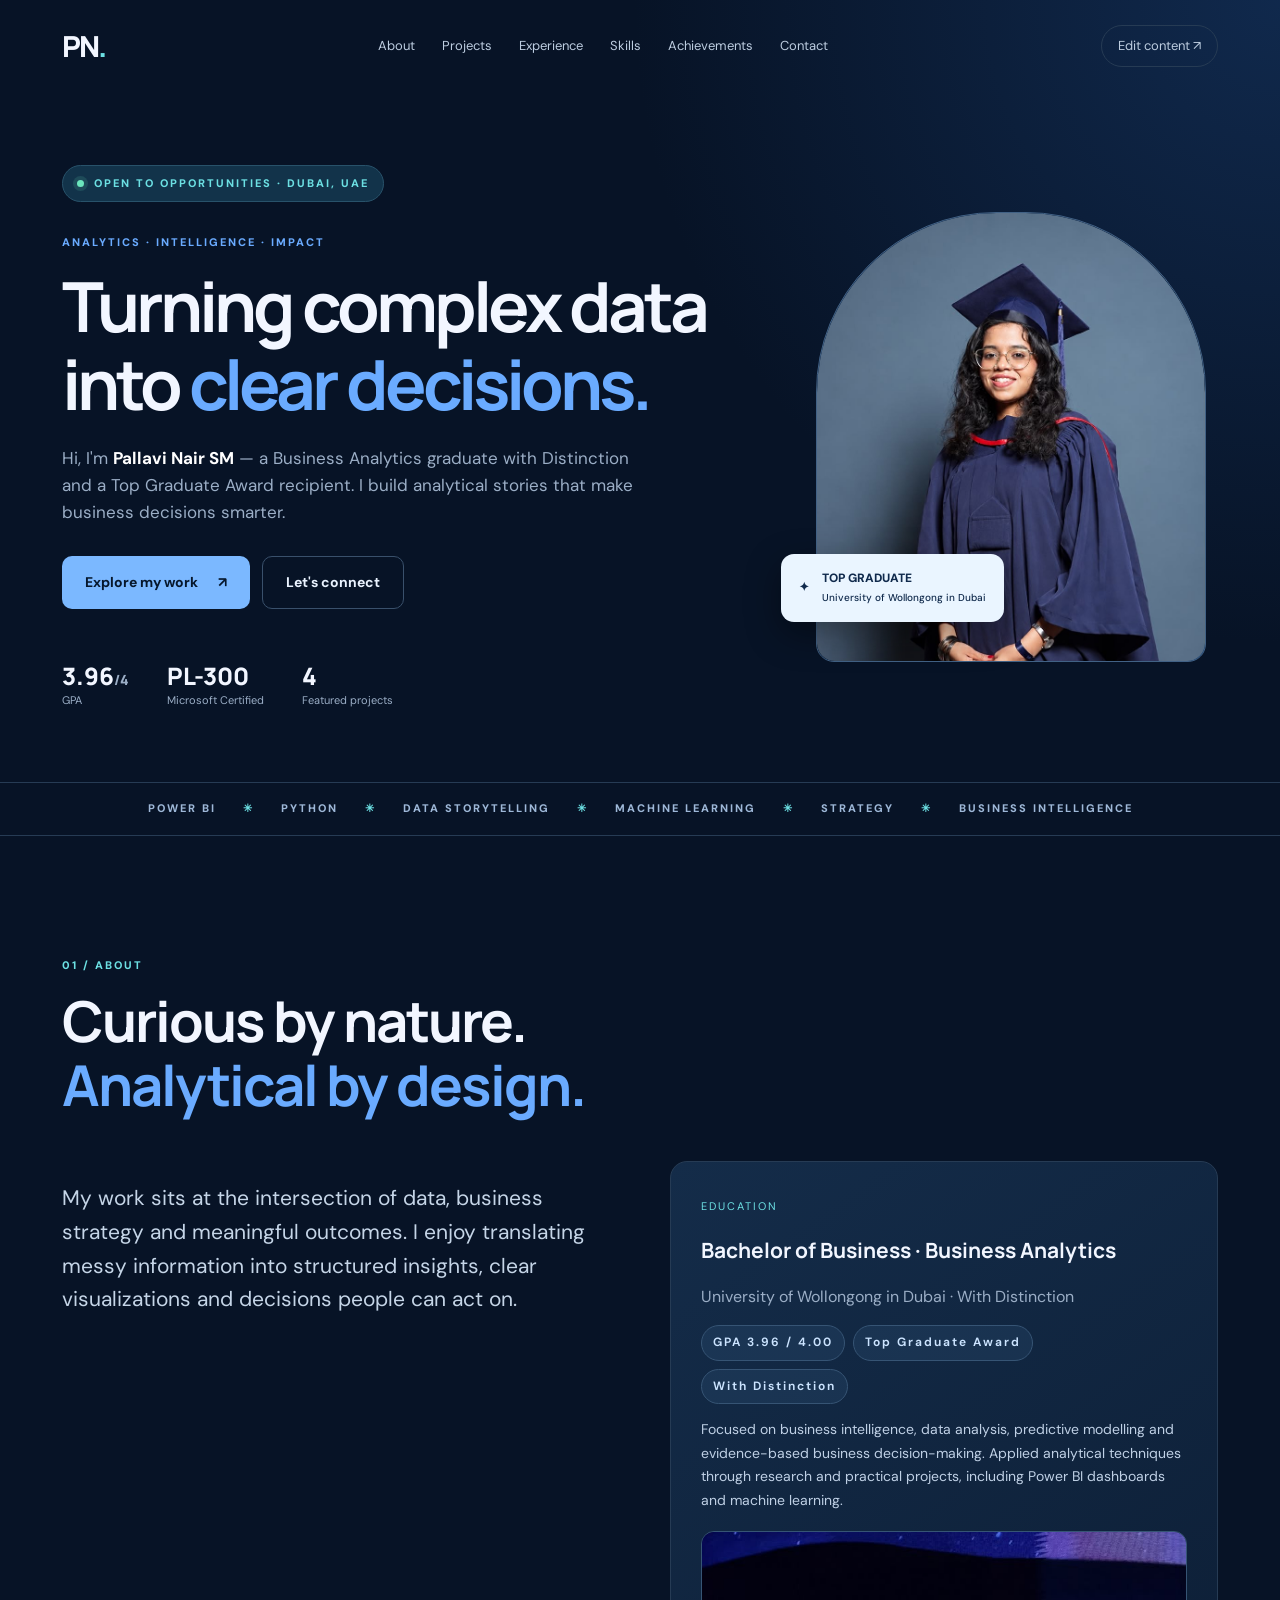
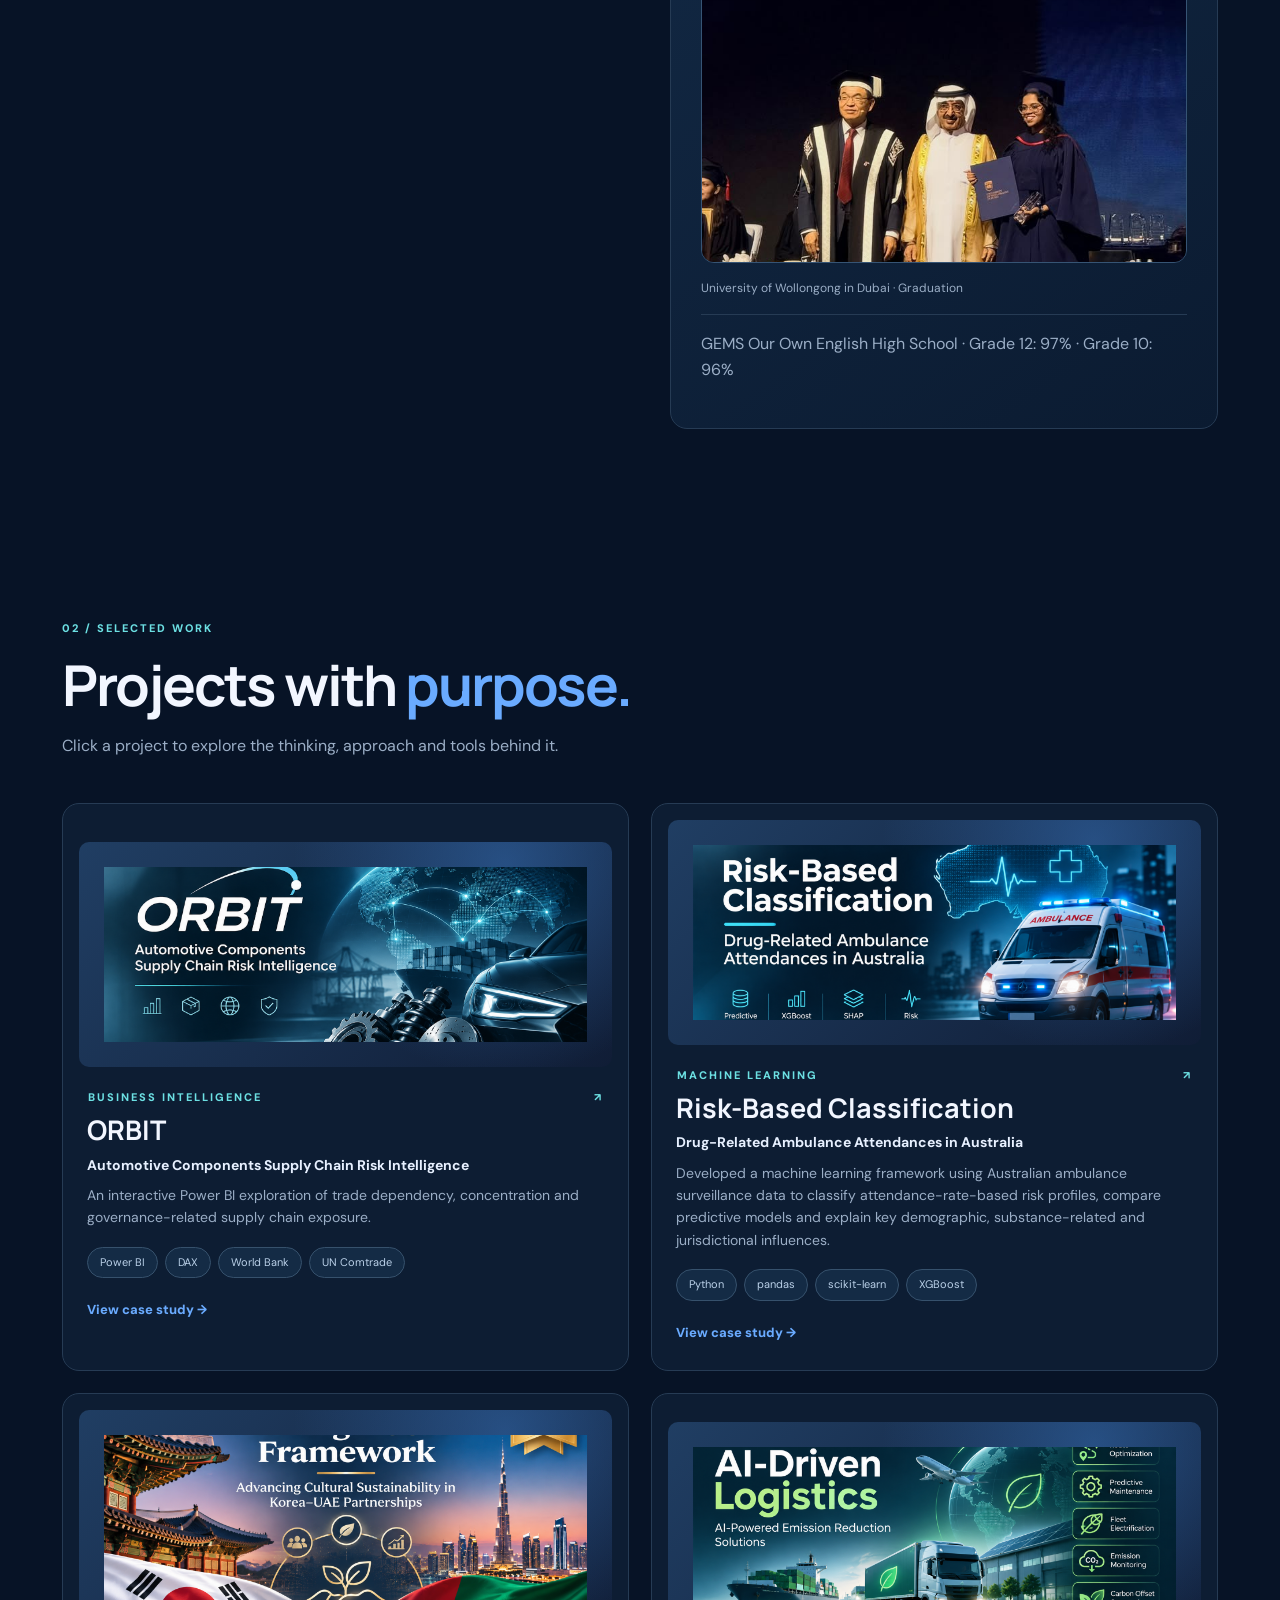
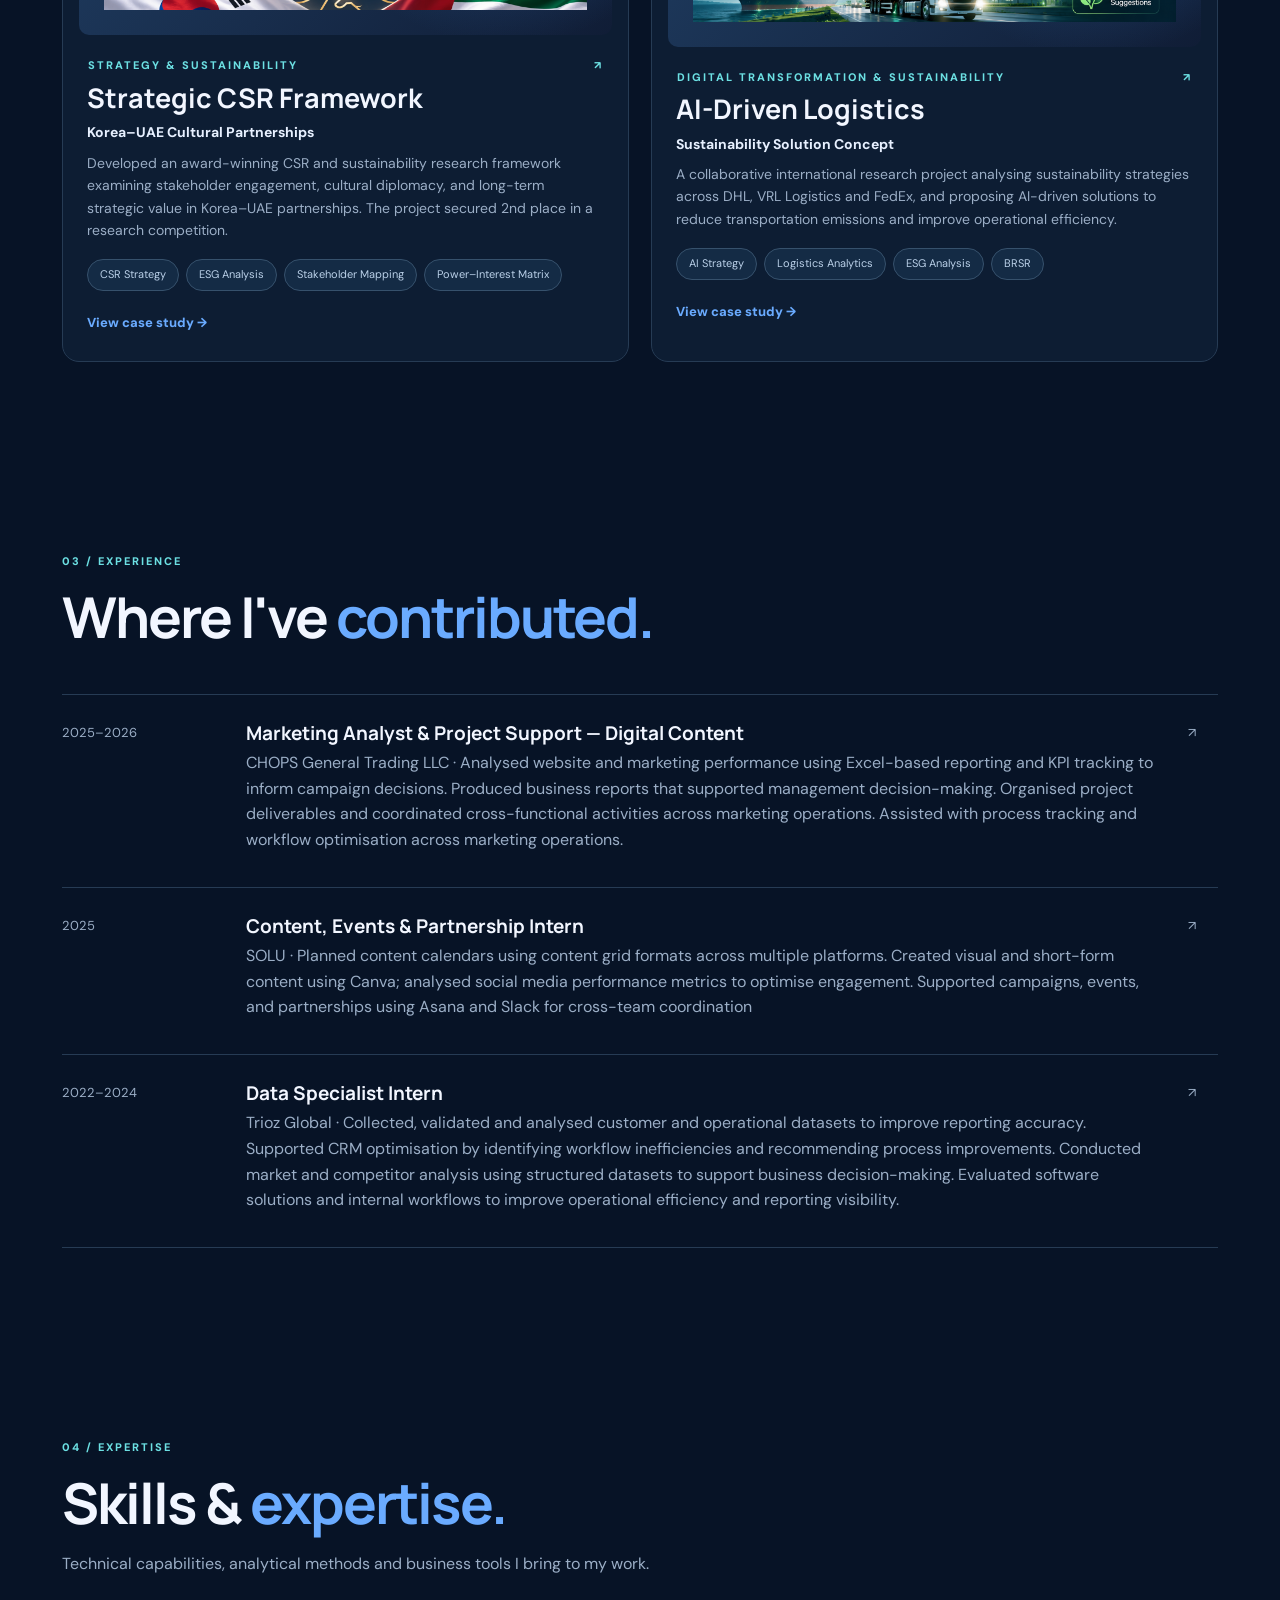
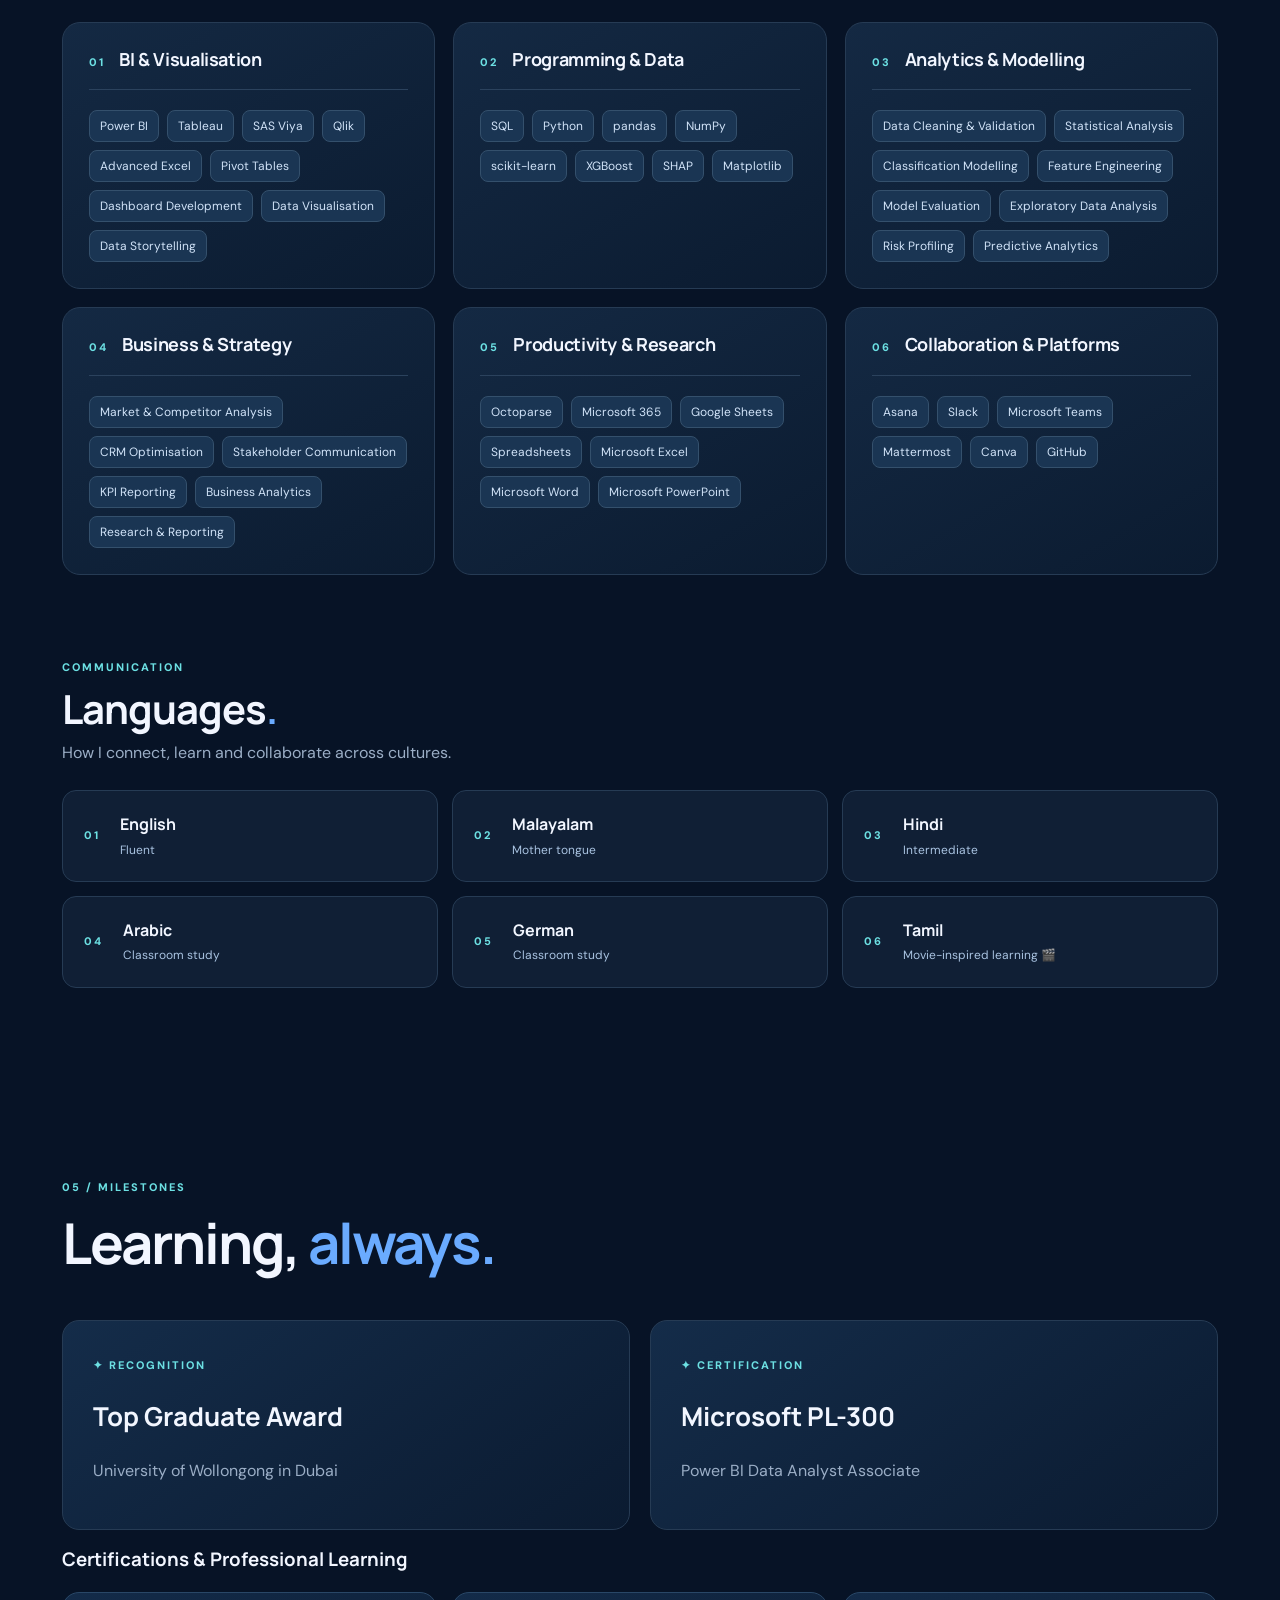
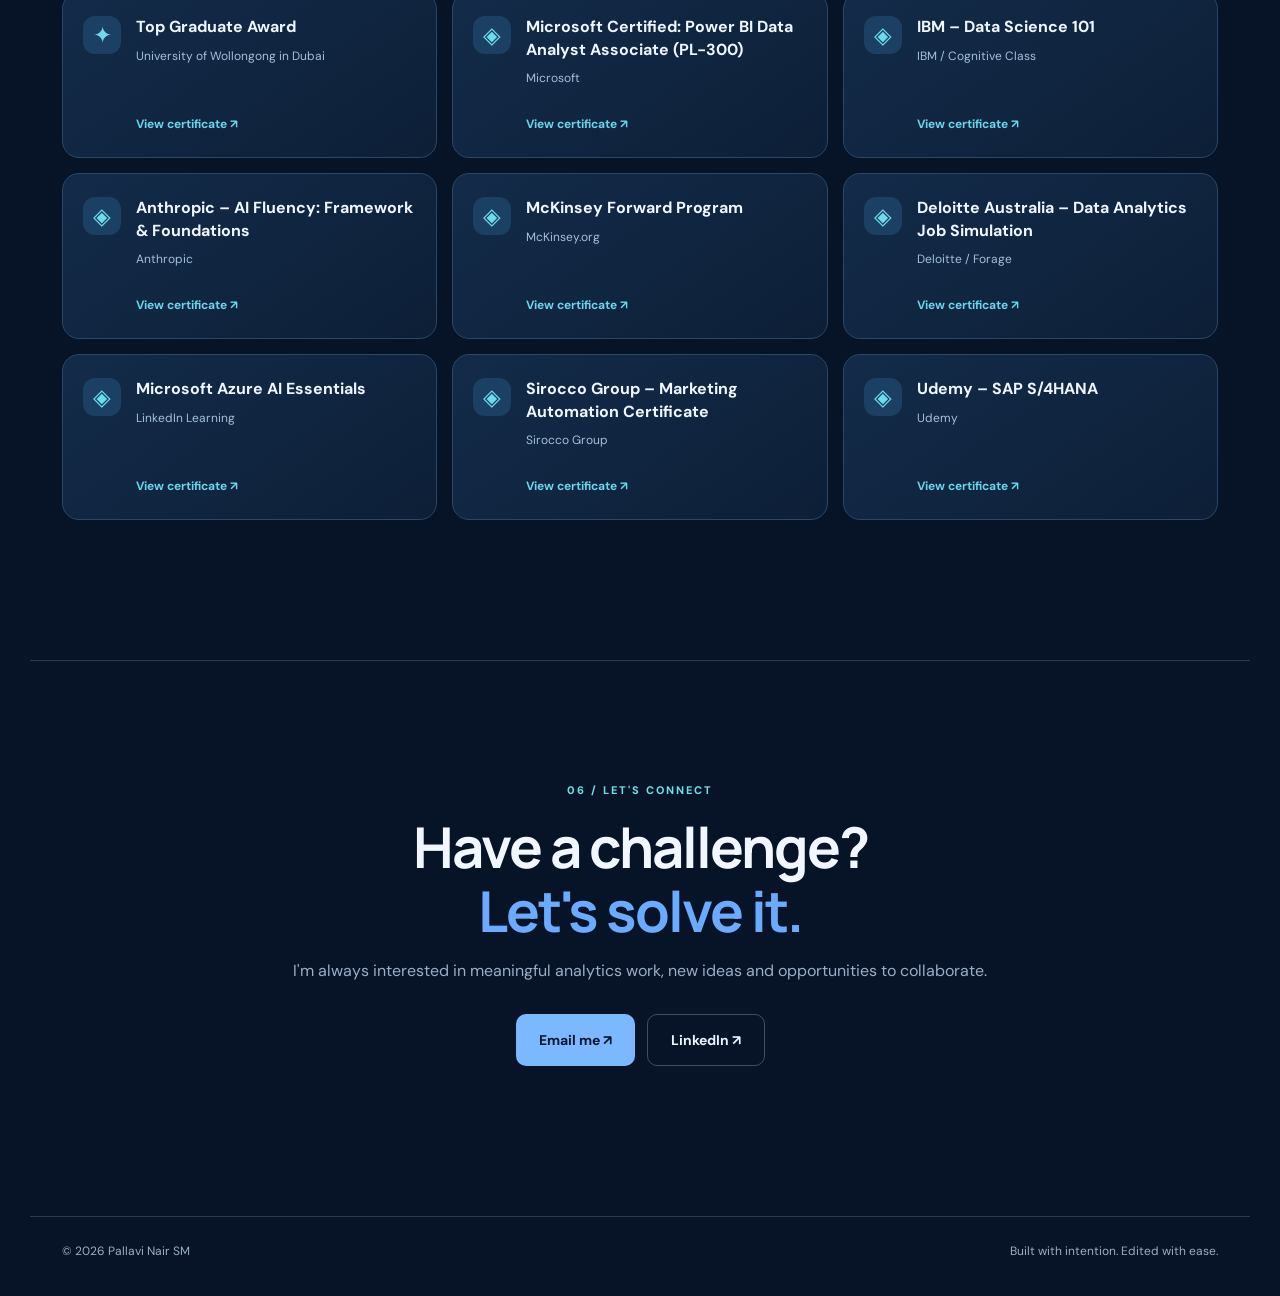
==== commit 8a84dbe1: "Add files via upload" ====
--- a/index.html
+++ b/index.html
@@ -4,14 +4,15 @@
 .portrait{position:relative;overflow:hidden}.profile-photo{display:block;width:100%;height:100%;object-fit:cover;object-position:center top;position:absolute;inset:0;border-radius:inherit}
 .education-details{margin-top:16px}.education-details .edu-badges{display:flex;gap:8px;flex-wrap:wrap;margin:14px 0}.education-details .edu-badges span{display:inline-block;padding:7px 11px;border:1px solid #365474;border-radius:99px;background:rgba(121,183,255,.08);color:#cce4ff;font-size:12px;font-weight:650}.education-details .edu-description{font-size:14px;line-height:1.7;color:#bfd0e5;margin:10px 0 16px}.education-photo-area{position:relative;margin:18px 0 16px;overflow:hidden;border:1px solid #365474;border-radius:13px;background:linear-gradient(135deg,#1b3b5f,#0b1d34);min-height:190px;display:flex;align-items:center;justify-content:center}.education-photo-area img{display:block;width:100%;max-height:330px;object-fit:cover;object-position:center}.education-photo-placeholder{text-align:center;padding:35px 18px;color:#d5e7fa}.education-photo-placeholder strong{display:block;margin:10px 0 6px;font-size:14px;letter-spacing:.04em}.education-photo-placeholder small{color:#a8c6e8}.education-photo-caption{font-size:12px;color:#a8c6e8;margin:7px 0 16px}@media(max-width:700px){.education-photo-area{min-height:165px}}
 </style></head>
-<body><div class="glow"></div><header class="nav shell"><a class="brand" href="#home">PN<span>.</span></a><nav><a href="#about">About</a><a href="#projects">Projects</a><a href="#experience">Experience</a><a href="#achievements">Achievements</a><a href="#contact">Contact</a></nav><a class="nav-cta" href="editor.html">Edit content ↗</a></header>
+<body><div class="glow"></div><header class="nav shell"><a class="brand" href="#home">PN<span>.</span></a><nav><a href="#about">About</a><a href="#projects">Projects</a><a href="#experience">Experience</a><a href="#skills">Skills</a><a href="#achievements">Achievements</a><a href="#contact">Contact</a></nav><a class="nav-cta" href="editor.html">Edit content ↗</a></header>
 <main id="home"><section class="hero shell"><div class="hero-copy"><div class="eyebrow"><span class="pulse"></span> OPEN TO OPPORTUNITIES · DUBAI, UAE</div><p class="overline">ANALYTICS · INTELLIGENCE · IMPACT</p><h1>Turning complex data into <em>clear decisions.</em></h1><p class="lede">Hi, I'm <strong>Pallavi Nair SM</strong> — a Business Analytics graduate with Distinction and a Top Graduate Award recipient. I build analytical stories that make business decisions smarter.</p><div class="actions"><a class="button primary" href="#projects">Explore my work <span>↗</span></a><a class="button secondary" href="#contact">Let's connect</a></div><div class="stats"><div><strong>3.96<span>/4</span></strong><small>GPA</small></div><div><strong>PL-300</strong><small>Microsoft Certified</small></div><div><strong>4</strong><small>Featured projects</small></div></div></div><div class="portrait-wrap"><div class="portrait" id="profile-portrait"><div class="portrait-initials">PN</div><p>YOUR PHOTO HERE</p><small>Replace with images/profile.jpg</small></div><div class="float-badge">✦ <span>TOP GRADUATE<br><small>University of Wollongong in Dubai</small></span></div></div></section>
 <section class="ticker"><div>POWER BI <span>✳</span> PYTHON <span>✳</span> DATA STORYTELLING <span>✳</span> MACHINE LEARNING <span>✳</span> STRATEGY <span>✳</span> BUSINESS INTELLIGENCE</div></section>
 <section id="about" class="section shell"><div class="section-top"><span class="kicker">01 / ABOUT</span><h2>Curious by nature.<br><em>Analytical by design.</em></h2></div><div class="about-grid"><p>My work sits at the intersection of data, business strategy and meaningful outcomes. I enjoy translating messy information into structured insights, clear visualizations and decisions people can act on.</p><div class="mini-card"><span>EDUCATION</span><h3>Bachelor of Business · Business Analytics</h3><p>University of Wollongong in Dubai · With Distinction</p><div class="education-details"><div class="edu-badges"><span>GPA 3.96 / 4.00</span><span>Top Graduate Award</span><span>With Distinction</span></div><p class="edu-description">Focused on business intelligence, data analysis, predictive modelling and evidence-based business decision-making. Applied analytical techniques through research and practical projects, including Power BI dashboards and machine learning.</p><div class="education-photo-area" id="education-photo-area"><div class="education-photo-placeholder"><div style="font-size:30px" aria-hidden="true">✦</div><strong>Graduation / Top Graduate Photo</strong><small>Add your photo as images/graduation.jpg</small></div></div><p class="education-photo-caption">University of Wollongong in Dubai · Graduation</p></div><hr><p>GEMS Our Own English High School · Grade 12: 97% · Grade 10: 96%</p></div></div></section>
 <section id="projects" class="section shell"><div class="section-top"><span class="kicker">02 / SELECTED WORK</span><h2>Projects with <em>purpose.</em></h2><p>Click a project to explore the thinking, approach and tools behind it.</p></div><div id="project-grid" class="project-grid"></div></section>
 <section id="experience" class="section shell"><div class="section-top"><span class="kicker">03 / EXPERIENCE</span><h2>Where I've <em>contributed.</em></h2></div><div id="experience-list" class="timeline"></div></section>
-<section id="achievements" class="section shell"><div class="section-top"><span class="kicker">04 / MILESTONES</span><h2>Learning, <em>always.</em></h2></div><div class="achievement-grid"><article class="award"><span>✦ RECOGNITION</span><h3>Top Graduate Award</h3><p>University of Wollongong in Dubai</p></article><article class="award"><span>✦ CERTIFICATION</span><h3>Microsoft PL-300</h3><p>Power BI Data Analyst Associate</p></article></div><h3 class="certificate-heading">Certifications &amp; Professional Learning</h3><div id="certifications" class="certificate-grid"></div></section>
-<section id="contact" class="contact section shell"><span class="kicker">05 / LET'S CONNECT</span><h2>Have a challenge?<br><em>Let's solve it.</em></h2><p>I'm always interested in meaningful analytics work, new ideas and opportunities to collaborate.</p><div class="actions"><a id="email-link" class="button primary" href="mailto:pallavinairsm@gmail.com">Email me ↗</a><a id="linkedin-link" class="button secondary" href="https://www.linkedin.com/in/pallavi-nair-8191a4285" target="_blank" rel="noopener noreferrer">LinkedIn ↗</a></div></section></main>
+<section id="skills" class="section shell"><div class="section-top"><span class="kicker">04 / EXPERTISE</span><h2>Skills &amp; <em>expertise.</em></h2><p>Technical capabilities, analytical methods and business tools I bring to my work.</p></div><div id="skills-grid" class="skills-grid"></div><div class="languages-heading"><span class="kicker">COMMUNICATION</span><h3>Languages<span class="accent-dot">.</span></h3><p>How I connect, learn and collaborate across cultures.</p></div><div id="languages-grid" class="languages-grid"></div></section>
+<section id="achievements" class="section shell"><div class="section-top"><span class="kicker">05 / MILESTONES</span><h2>Learning, <em>always.</em></h2></div><div class="achievement-grid"><article class="award"><span>✦ RECOGNITION</span><h3>Top Graduate Award</h3><p>University of Wollongong in Dubai</p></article><article class="award"><span>✦ CERTIFICATION</span><h3>Microsoft PL-300</h3><p>Power BI Data Analyst Associate</p></article></div><h3 class="certificate-heading">Certifications &amp; Professional Learning</h3><div id="certifications" class="certificate-grid"></div></section>
+<section id="contact" class="contact section shell"><span class="kicker">06 / LET'S CONNECT</span><h2>Have a challenge?<br><em>Let's solve it.</em></h2><p>I'm always interested in meaningful analytics work, new ideas and opportunities to collaborate.</p><div class="actions"><a id="email-link" class="button primary" href="mailto:pallavinairsm@gmail.com">Email me ↗</a><a id="linkedin-link" class="button secondary" href="https://www.linkedin.com/in/pallavi-nair-8191a4285" target="_blank" rel="noopener noreferrer">LinkedIn ↗</a></div></section></main>
 <footer class="shell footer"><span>© <span id="year"></span> Pallavi Nair SM</span><span>Built with intention. Edited with ease.</span></footer><dialog id="project-modal"><button class="close" id="close-modal" aria-label="Close project">×</button><div id="project-detail"></div></dialog>
 <script>(function(){function addImageWhenAvailable(path,containerId,alt){const container=document.getElementById(containerId);if(!container)return;const img=new Image();img.alt=alt;img.onload=function(){if(containerId==='profile-portrait'){img.className='profile-photo';container.appendChild(img)}else{container.replaceChildren(img)}};img.src=path}addImageWhenAvailable('images/profile.jpg','profile-portrait','Portrait of Pallavi Nair SM');addImageWhenAvailable('images/graduation.jpg','education-photo-area','Graduation photograph')})();</script>
 <script src="content.js"></script><script src="script.js"></script><script src="certificates.js"></script></body></html>
--- a/style.css
+++ b/style.css
@@ -1 +1,23 @@
 @import url('https://fonts.googleapis.com/css2?family=DM+Sans:wght@400;500;600;700;800&family=Manrope:wght@400;500;600;700;800&display=swap');:root{--bg:#071326;--panel:#101f35;--line:#263b54;--text:#f2f6ff;--muted:#9baec6;--blue:#6aabff;--cyan:#6ce0e3}*{box-sizing:border-box}html{scroll-behavior:smooth}body{margin:0;background:var(--bg);color:var(--text);font-family:'DM Sans',sans-serif;line-height:1.6}a{color:inherit;text-decoration:none}button,input,textarea{font:inherit}.shell{max-width:1220px;margin:auto;padding-left:32px;padding-right:32px}.glow{position:absolute;top:0;right:0;width:55vw;height:700px;background:radial-gradient(ellipse at top right,#183c6e88,transparent 65%);pointer-events:none}.nav{height:92px;display:flex;align-items:center;justify-content:space-between;position:relative;z-index:2}.brand{font-family:Manrope;font-size:29px;font-weight:800;letter-spacing:-2px}.brand span{color:var(--cyan)}nav{display:flex;gap:27px}nav a,.nav-cta{font-size:13px;color:#bdcde0}nav a:hover,.nav-cta:hover{color:white}.nav-cta{border:1px solid var(--line);border-radius:30px;padding:10px 16px}.hero{min-height:690px;display:grid;grid-template-columns:1.25fr .75fr;align-items:center;gap:50px;position:relative}.eyebrow,.overline,.kicker,.project-meta,.award>span{font-size:11px;font-weight:800;letter-spacing:2px;color:var(--cyan)}.eyebrow{display:inline-flex;gap:10px;align-items:center;padding:9px 14px;background:#12334a;border:1px solid #28526a;border-radius:50px}.pulse{width:7px;height:7px;background:#6be6bd;border-radius:50%;box-shadow:0 0 0 4px #6be6bd22}.overline{margin-top:32px;color:var(--blue)}h1,h2,h3{font-family:Manrope;line-height:1.13}h1{font-size:clamp(44px,5.4vw,78px);letter-spacing:-4px;margin:15px 0 22px;max-width:780px}h1 em,h2 em{font-style:normal;color:var(--blue)}.lede{max-width:590px;color:var(--muted);font-size:17px}.lede strong{color:white}.actions{display:flex;gap:12px;flex-wrap:wrap;margin:30px 0}.button{border-radius:10px;padding:14px 23px;font-size:14px;font-weight:700;display:inline-flex;gap:20px;align-items:center;transition:transform .2s}.button:hover{transform:translateY(-3px)}.primary{background:#7bb8ff;color:#06172c}.secondary{border:1px solid #39506b;color:#eaf3ff}.stats{display:flex;gap:38px;margin-top:50px}.stats div{display:flex;flex-direction:column}.stats strong{font:800 24px Manrope}.stats strong span{font-size:14px;color:var(--muted)}.stats small{font-size:11px;color:var(--muted)}.portrait-wrap{position:relative;justify-self:center;width:min(100%,390px)}.portrait{height:450px;border:1px solid #416185;background:linear-gradient(145deg,#1b3557,#0b1d36 60%,#1d4675);border-radius:180px 180px 18px 18px;display:flex;align-items:center;justify-content:center;flex-direction:column;overflow:hidden}.portrait:has(img){padding:0}.portrait img{width:100%;height:100%;object-fit:cover}.portrait-initials{font:800 125px Manrope;color:#7db7ff40}.portrait p{letter-spacing:3px;font-size:12px;font-weight:800}.portrait small{color:var(--muted)}.float-badge{position:absolute;bottom:40px;left:-35px;padding:15px 18px;background:#eaf5ff;color:#102a4c;border-radius:13px;display:flex;align-items:center;gap:13px;font-weight:800;font-size:12px;box-shadow:0 12px 35px #0006}.float-badge small{font-size:10px;font-weight:500}.ticker{border-top:1px solid var(--line);border-bottom:1px solid var(--line);overflow:hidden;padding:17px 0;text-align:center;white-space:nowrap;font-size:11px;letter-spacing:2px;font-weight:800;color:#9eb8d8}.ticker span{color:var(--cyan);padding:0 22px}.section{padding-top:115px;padding-bottom:70px}.section-top{margin-bottom:45px}.section-top h2,.contact h2{font-size:clamp(35px,4.4vw,58px);letter-spacing:-2px;margin:13px 0}.section-top>p{color:var(--muted)}.about-grid{display:grid;grid-template-columns:1fr 1fr;gap:60px}.about-grid>p{font-size:21px;color:#c5d5e7;max-width:600px}.mini-card,.award{background:linear-gradient(145deg,#142c49,#0b1b31);border:1px solid var(--line);padding:30px;border-radius:17px}.mini-card span{font-size:11px;letter-spacing:2px;color:var(--cyan)}.mini-card h3{font-size:21px}.mini-card p,.award p{color:var(--muted)}hr{border:0;border-top:1px solid var(--line)}.project-grid{display:grid;grid-template-columns:repeat(2,1fr);gap:22px}.project-card{text-align:left;cursor:pointer;background:#0d1d33;border:1px solid var(--line);border-radius:17px;color:inherit;padding:16px 16px 26px;transition:transform .25s,border-color .25s}.project-card:hover{transform:translateY(-7px);border-color:#6aabff}.project-art{height:225px;border-radius:10px;background:radial-gradient(circle at 80% 10%,#356fb688,transparent 45%),linear-gradient(135deg,#203e63,#101d36);padding:25px;display:flex;justify-content:space-between;align-items:flex-start;overflow:hidden}.project-art img{width:100%;height:100%;object-fit:cover}.project-art span{font-size:11px;color:#b8d4f2;letter-spacing:1px}.project-art strong{align-self:center;font-size:110px;color:#ffffff16;font-family:Manrope}.project-meta{display:flex;justify-content:space-between;margin:22px 9px 5px;color:var(--cyan)}.project-card h3{font-size:27px;margin:8px}.project-card p{margin:8px;color:var(--muted);font-size:14px}.project-card .project-subtitle{margin:8px;color:#e7f0ff;font-weight:700}.tags{display:flex;flex-wrap:wrap;gap:7px;margin:18px 8px}.tags span,.chips span{border:1px solid #36516c;background:#142b45;color:#bad0e8;border-radius:50px;padding:6px 12px;font-size:11px}.read-more{margin:8px;color:var(--blue);font-size:13px;font-weight:800}.timeline-row{display:grid;grid-template-columns:160px 1fr 30px;gap:24px;padding:28px 0;border-top:1px solid var(--line)}.timeline-row:last-child{border-bottom:1px solid var(--line)}.timeline-row>span{color:var(--muted);font-size:13px}.timeline-row h3{margin:0;font-size:19px}.timeline-row p{color:var(--muted);margin:6px 0}.achievement-grid{display:grid;grid-template-columns:1fr 1fr;gap:20px}.award h3{font-size:26px}.chips{display:flex;gap:10px;flex-wrap:wrap;margin-top:26px}.chips span{padding:10px 15px}.contact{margin-top:70px;margin-bottom:50px;border-top:1px solid var(--line);text-align:center}.contact p{color:var(--muted)}.contact .actions{justify-content:center}.footer{border-top:1px solid var(--line);padding-top:25px;padding-bottom:35px;display:flex;justify-content:space-between;color:var(--muted);font-size:12px}dialog{max-width:760px;width:calc(100% - 32px);max-height:85vh;overflow:auto;background:#101e33;color:var(--text);border:1px solid #52719b;border-radius:20px;padding:42px;box-shadow:0 40px 100px #000b}dialog::backdrop{background:#020b19dc;backdrop-filter:blur(5px)}dialog h2{font-size:40px;margin:14px 0}dialog h3{font-size:20px;color:var(--blue)}dialog h4{font-size:16px;margin:25px 0 6px}dialog p{color:#b7c9df}dialog .detail-summary{font-size:18px;color:#e5efff}.detail-image{width:100%;border-radius:10px}.close{position:sticky;top:0;float:right;border:0;background:#263d59;color:white;border-radius:50%;font-size:26px;width:40px;height:40px;cursor:pointer}@media(max-width:800px){.shell{padding-left:20px;padding-right:20px}.nav{height:75px}.nav nav{display:none}.hero{grid-template-columns:1fr;padding-top:50px;padding-bottom:70px;gap:30px}.hero h1{letter-spacing:-2px}.portrait-wrap{width:280px}.portrait{height:350px}.float-badge{left:-12px}.stats{gap:20px}.about-grid,.project-grid,.achievement-grid{grid-template-columns:1fr}.section{padding-top:75px}.timeline-row{grid-template-columns:95px 1fr 15px;gap:12px}.footer{gap:20px;flex-wrap:wrap}}@media(prefers-reduced-motion:reduce){html{scroll-behavior:auto}.button,.project-card{transition:none}}
+
+/* Skills and languages */
+.skills-grid{display:grid;grid-template-columns:repeat(3,minmax(0,1fr));gap:18px}
+.skill-card{min-width:0;background:linear-gradient(150deg,#142943,#0b1b30);border:1px solid var(--line);border-radius:18px;padding:26px;transition:transform .25s,border-color .25s,box-shadow .25s}
+.skill-card:hover{transform:translateY(-4px);border-color:#659de0;box-shadow:0 18px 40px #0003}
+.skill-card-top{display:flex;gap:14px;align-items:baseline;border-bottom:1px solid #2b425d;padding-bottom:18px;margin-bottom:20px}
+.skill-card-number,.language-index{font-size:11px;font-weight:800;letter-spacing:2px;color:var(--cyan)}
+.skill-card h3{font-size:18px;margin:0;letter-spacing:-.35px}
+.skill-tags{display:flex;gap:8px;flex-wrap:wrap}
+.skill-tags span{border:1px solid #34506c;background:#1a3553;color:#d1e3f8;border-radius:8px;padding:6px 10px;font-size:12px;line-height:1.5}
+.languages-heading{margin-top:78px;margin-bottom:25px}
+.languages-heading h3{font-size:clamp(28px,3.4vw,40px);margin:8px 0;letter-spacing:-1px}
+.languages-heading p{color:var(--muted);margin:0}
+.accent-dot{color:var(--blue)}
+.languages-grid{display:grid;grid-template-columns:repeat(3,minmax(0,1fr));gap:14px}
+.language-card{display:flex;align-items:center;gap:20px;background:#101f35;border:1px solid var(--line);border-radius:14px;padding:21px;min-width:0;transition:border-color .2s}
+.language-card:hover{border-color:#659de0}
+.language-card h4{font-family:Manrope;font-size:16px;margin:0 0 3px}
+.language-card p{font-size:12px;color:#a9c3e1;margin:0}
+@media(max-width:950px){.skills-grid{grid-template-columns:repeat(2,minmax(0,1fr))}.languages-grid{grid-template-columns:repeat(2,minmax(0,1fr))}}
+@media(max-width:600px){.skills-grid,.languages-grid{grid-template-columns:1fr}.skill-card{padding:22px}.languages-heading{margin-top:55px}}
+@media(prefers-reduced-motion:reduce){.skill-card,.language-card{transition:none}}
--- a/certificates.css
+++ b/certificates.css
@@ -1,20 +1,21 @@
-/* Certificate gallery — complements the existing navy portfolio theme */
-.certificate-heading{margin:34px 0 16px;color:#eaf2ff;font-size:22px}
-.certificate-grid{display:grid;grid-template-columns:repeat(3,minmax(0,1fr));gap:16px;margin-top:20px}
-.certificate-card{appearance:none;display:flex;flex-direction:column;text-align:left;gap:10px;min-height:176px;padding:22px;background:linear-gradient(145deg,#152d4b,#0d2038);border:1px solid #345170;border-radius:17px;color:#f0f6ff;cursor:pointer;transition:transform .2s,border-color .2s,box-shadow .2s;font:inherit}
-.certificate-card:hover,.certificate-card:focus-visible{transform:translateY(-3px);border-color:#79b7ff;box-shadow:0 12px 30px #0003;outline:none}
-.certificate-card .certificate-icon{font-size:24px;color:#79b7ff}
-.certificate-card strong{font-size:17px;line-height:1.4}
-.certificate-card .certificate-issuer{color:#a9c4e5;font-size:13px;line-height:1.5}
-.certificate-card .certificate-view{color:#63d7e5;font-size:12px;font-weight:700;margin-top:auto}
-.certificate-dialog{background:#0b1c31;color:#f2f7ff;border:1px solid #43668b;border-radius:18px;padding:25px;width:min(900px,94vw);max-height:90vh;box-shadow:0 24px 80px #0008}
-.certificate-dialog::backdrop{background:rgba(0,7,18,.88)}
-.certificate-dialog h3{margin:0 38px 5px 0;font-size:23px}
-.certificate-dialog .certificate-dialog-issuer{color:#a9c4e5;margin:0 0 18px}
-.certificate-dialog .certificate-preview{display:flex;align-items:center;justify-content:center;min-height:200px;max-height:65vh;background:#071426;border:1px solid #345170;border-radius:12px;overflow:auto}
-.certificate-dialog .certificate-preview img{display:block;max-width:100%;max-height:64vh;width:auto;height:auto;object-fit:contain;user-select:none;-webkit-user-drag:none}
-.certificate-dialog .certificate-message{padding:30px;text-align:center;color:#b9cde5}
-.certificate-dialog .certificate-close{position:absolute;right:17px;top:12px;background:#1c3655;color:#fff;border:1px solid #486a8b;border-radius:9px;padding:7px 12px;cursor:pointer;font-size:20px}
-.certificate-dialog .certificate-footnote{color:#8faecf;font-size:12px;margin:12px 0 0}
-@media(max-width:850px){.certificate-grid{grid-template-columns:repeat(2,minmax(0,1fr))}}
-@media(max-width:560px){.certificate-grid{grid-template-columns:1fr}.certificate-card{min-height:145px}}
+/* Certificate gallery – compatible with existing dark portfolio */
+.certificate-gallery-grid{display:grid;grid-template-columns:repeat(3,minmax(0,1fr));gap:15px;margin-top:22px}
+.certificate-gallery-card{display:flex;align-items:flex-start;gap:15px;text-align:left;padding:23px 20px;min-height:166px;background:linear-gradient(145deg,#132b49,#0d1f37);border:1px solid #294767;border-radius:17px;color:#f0f6ff;cursor:pointer;font:inherit;transition:transform .2s,border-color .2s,box-shadow .2s}
+.certificate-gallery-card:hover,.certificate-gallery-card:focus-visible{transform:translateY(-3px);border-color:#67b9ef;box-shadow:0 12px 30px #0004;outline:none}
+.certificate-gallery-symbol{flex:0 0 38px;height:38px;display:grid;place-items:center;border-radius:12px;background:#1c4063;color:#6bdbed;font-size:23px}
+.certificate-gallery-copy{display:flex;flex-direction:column;align-items:flex-start;gap:9px;min-width:0;height:100%}
+.certificate-gallery-copy strong{font-size:16px;line-height:1.4;overflow-wrap:anywhere}
+.certificate-gallery-copy small{color:#a5c0dc;font-size:12px;line-height:1.4}
+.certificate-gallery-action{margin-top:auto;color:#68d7eb;font-size:12px;font-weight:700}
+.certificate-preview-dialog{width:min(920px,calc(100% - 26px));max-height:92vh;padding:0;background:#0b1a2f;color:#fff;border:1px solid #355474;border-radius:18px;box-shadow:0 25px 90px #0009;overflow:auto}
+.certificate-preview-dialog::backdrop{background:rgba(0,7,18,.87);backdrop-filter:blur(6px)}
+.certificate-preview-head{display:flex;justify-content:space-between;align-items:flex-start;gap:18px;padding:24px 26px;border-bottom:1px solid #2c4664}
+.certificate-preview-head h2{font-size:clamp(20px,3vw,30px);margin:7px 0}.certificate-preview-head p{color:#abc4de;margin:0;font-size:14px}
+.certificate-preview-kicker{color:#6bd8e9;font-size:11px;letter-spacing:.14em;font-weight:700}
+.certificate-preview-close{background:#203c5b;border:1px solid #527391;color:white;font-size:26px;border-radius:9px;width:42px;height:42px;cursor:pointer;flex-shrink:0}
+.certificate-preview-body{padding:22px;display:flex;justify-content:center;align-items:center;min-height:240px}
+.certificate-preview-body img{display:block;max-width:100%;max-height:65vh;object-fit:contain;border-radius:7px;user-select:none;-webkit-user-drag:none}
+.certificate-preview-empty{text-align:center;padding:48px 12px;color:#c3d5e8}.certificate-preview-empty span{font-size:36px;color:#69d9ea}.certificate-preview-empty p{font-size:20px;font-weight:700}.certificate-preview-empty small{color:#9bb6d0}
+.certificate-preview-note{text-align:center;color:#89a9c8;font-size:11px;padding:0 20px 16px;margin:0}
+@media(max-width:900px){.certificate-gallery-grid{grid-template-columns:repeat(2,minmax(0,1fr))}}
+@media(max-width:620px){.certificate-gallery-grid{grid-template-columns:1fr}.certificate-gallery-card{min-height:120px}.certificate-preview-head{padding:18px}.certificate-preview-body{padding:12px}}
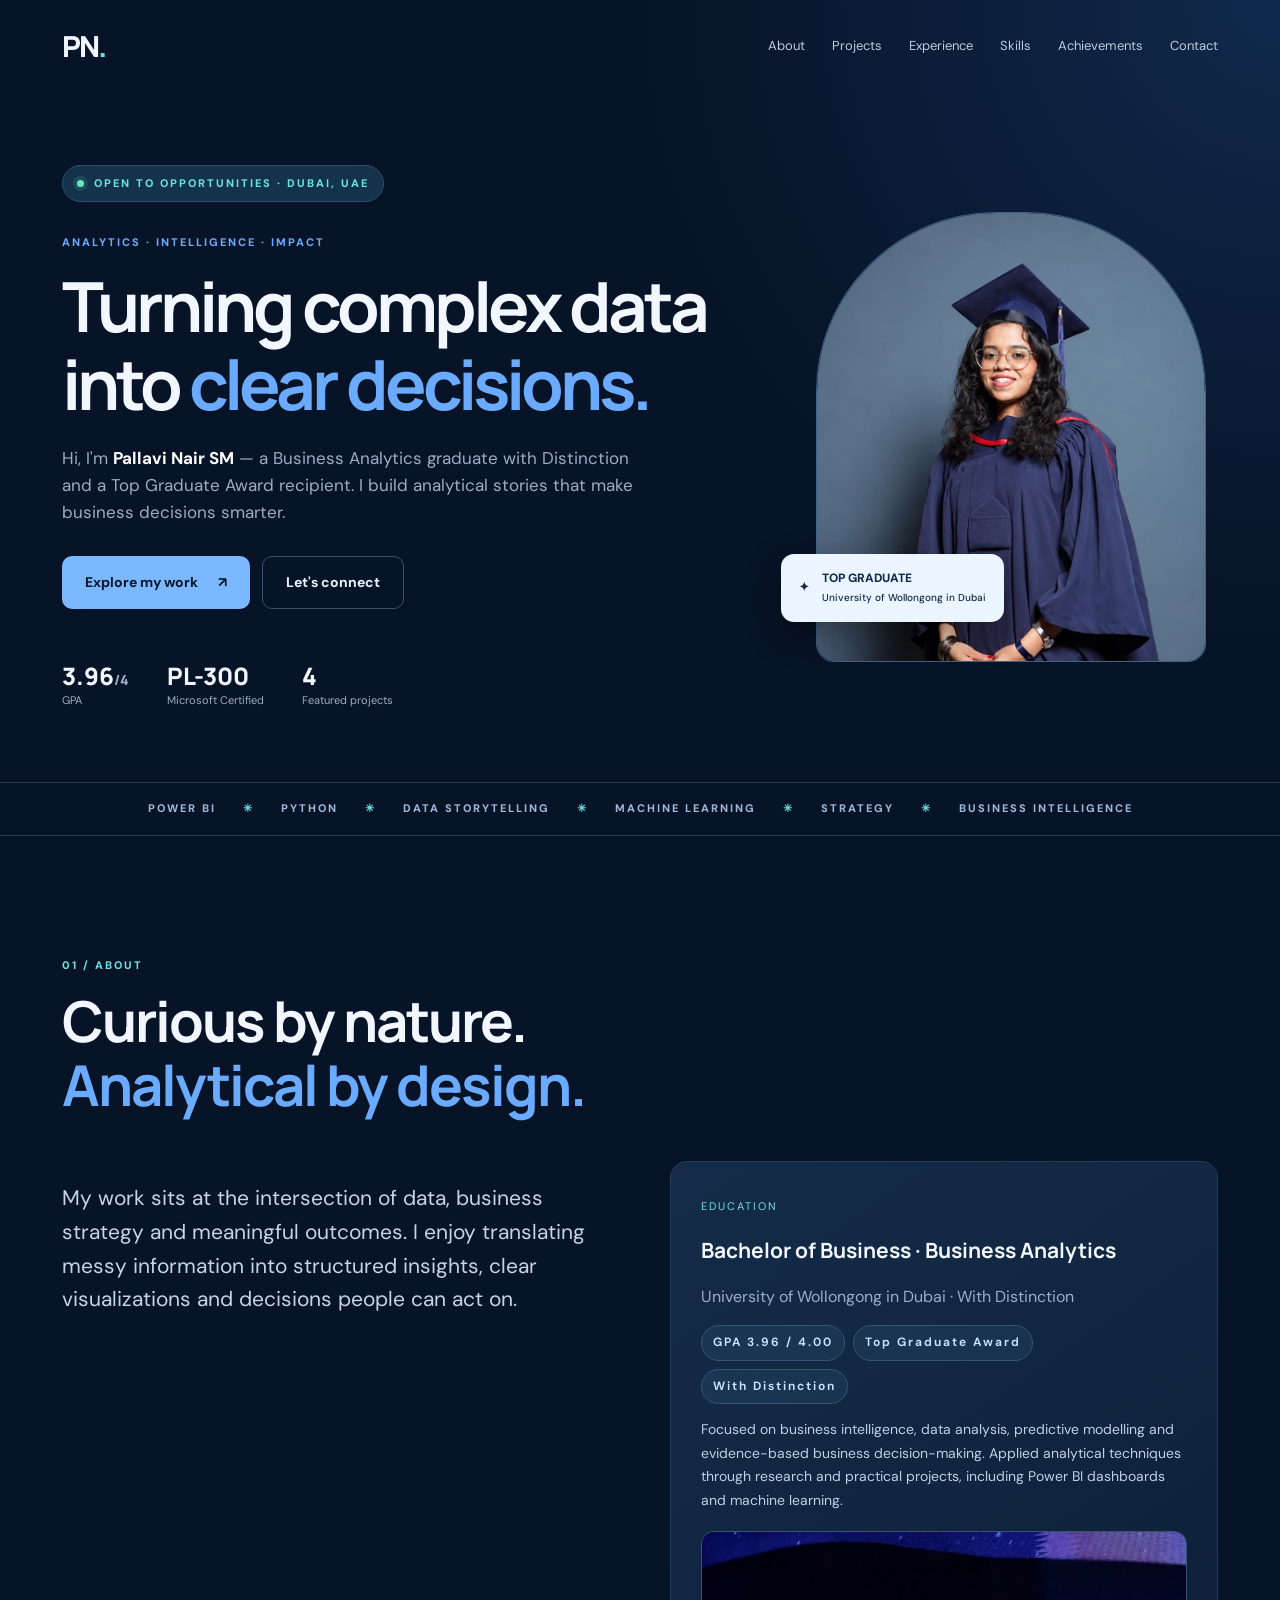
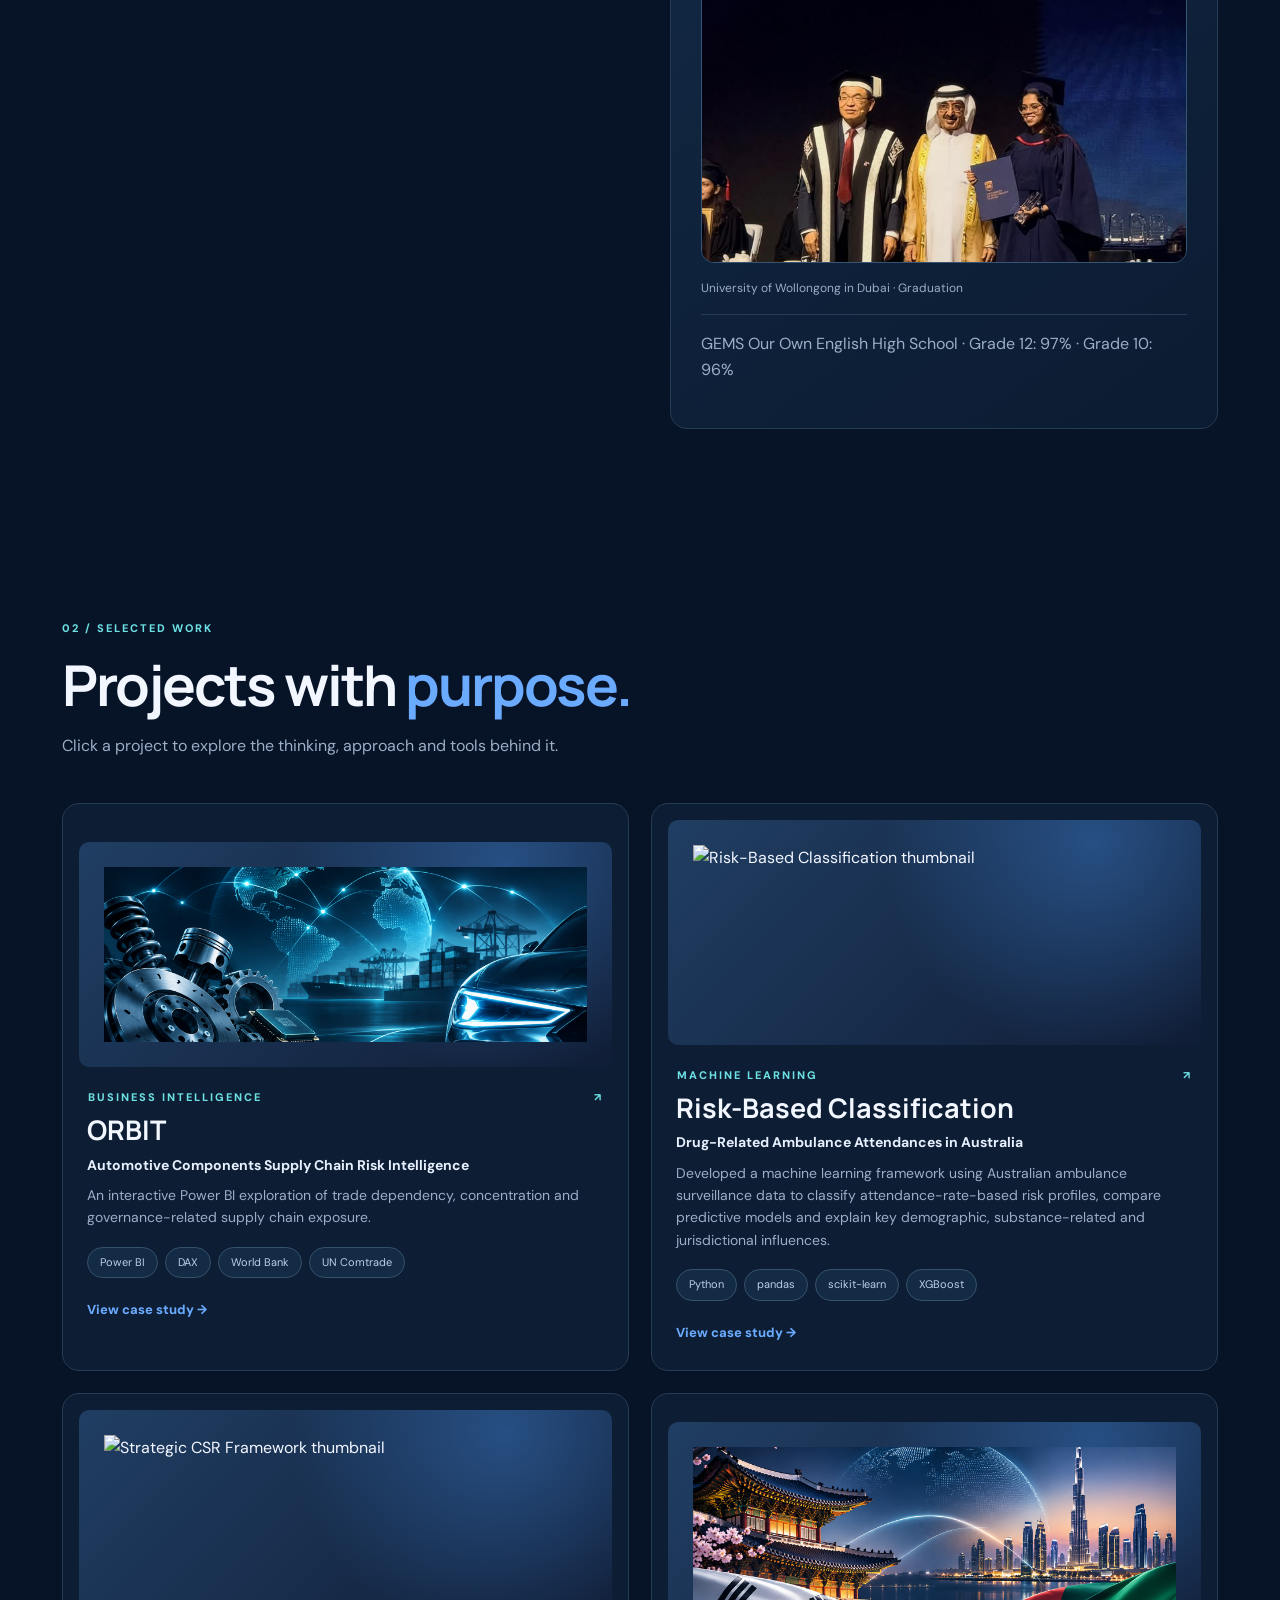
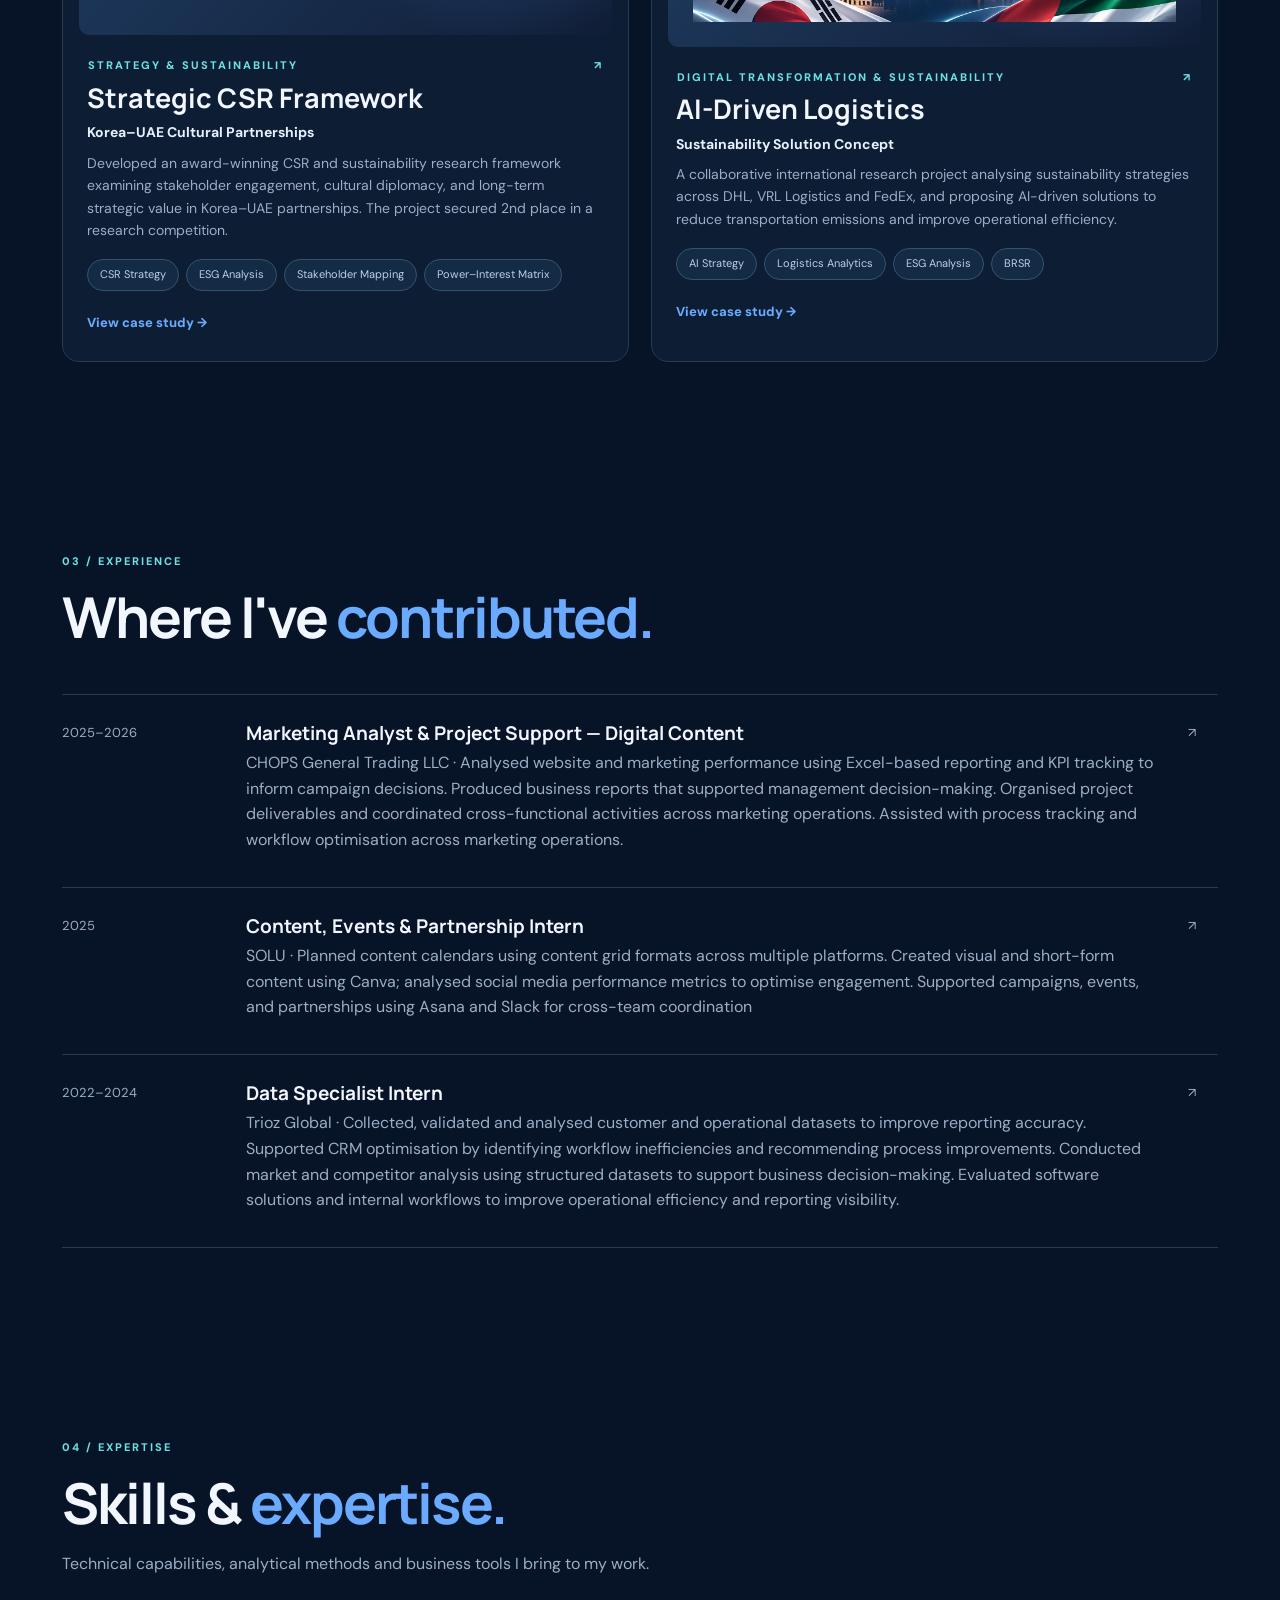
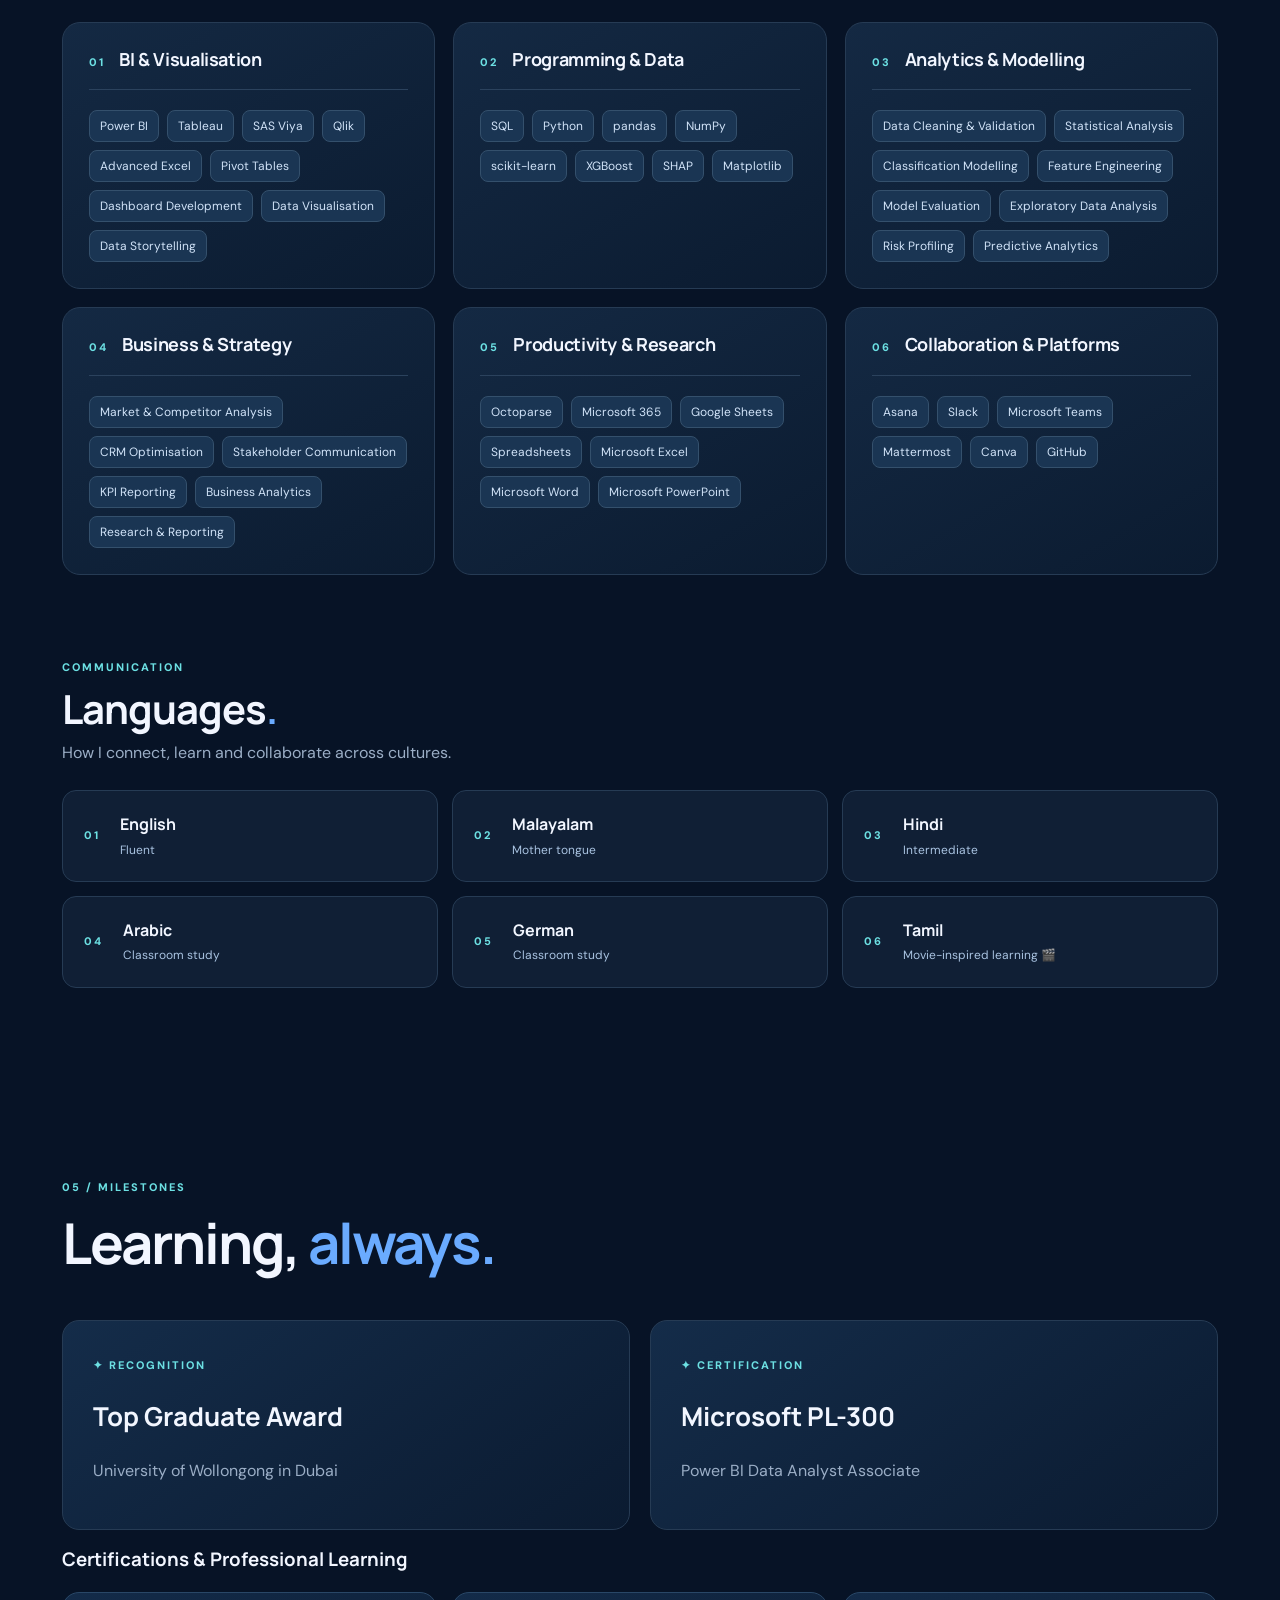
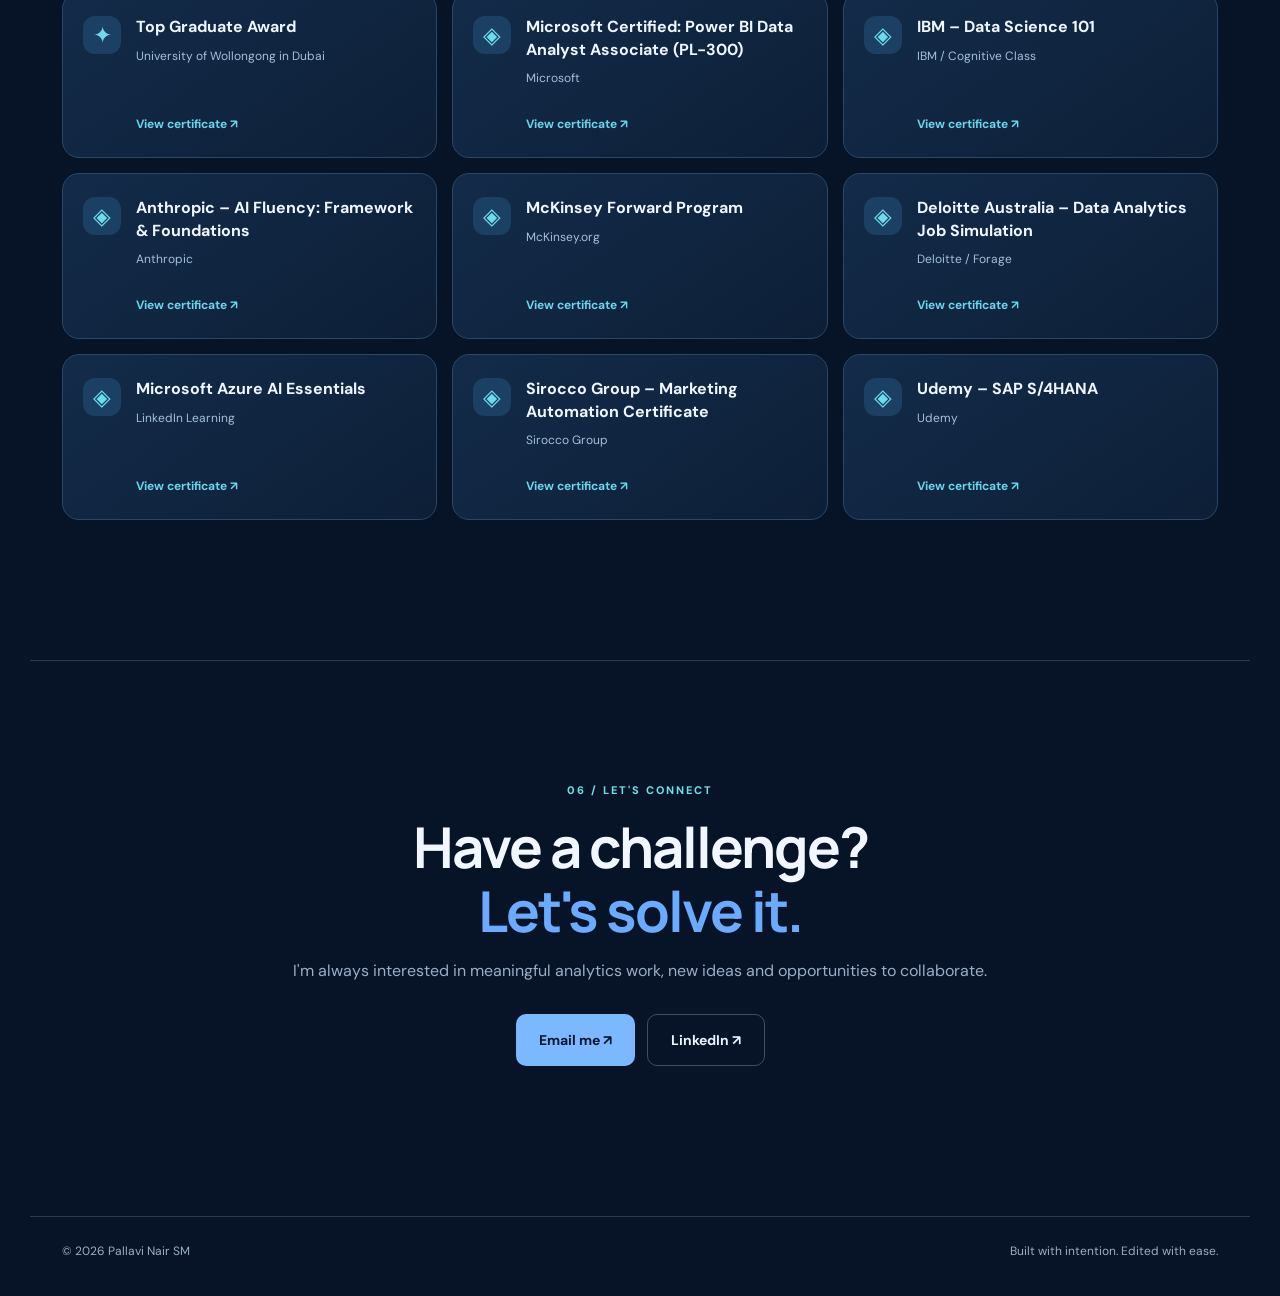
==== commit 9da088b1: "Update index.html" ====
--- a/index.html
+++ b/index.html
@@ -1,18 +1,239 @@
+
 <!doctype html>
-<html lang="en"><head><meta charset="utf-8"><meta name="viewport" content="width=device-width,initial-scale=1"><meta name="theme-color" content="#081528"><title>Pallavi Nair SM | Business Analytics</title><meta name="description" content="Pallavi Nair SM — business analytics, Power BI, data science and strategy portfolio."><link rel="stylesheet" href="style.css"><link rel="stylesheet" href="certificates.css">
+<html lang="en">
+<head>
+<meta charset="utf-8">
+<meta name="viewport" content="width=device-width,initial-scale=1">
+<meta name="theme-color" content="#081528">
+<title>Pallavi Nair SM | Business Analytics</title>
+<meta name="description" content="Pallavi Nair SM — business analytics, Power BI, data science and strategy portfolio.">
+<link rel="stylesheet" href="style.css">
+<link rel="stylesheet" href="certificates.css">
 <style>
-.portrait{position:relative;overflow:hidden}.profile-photo{display:block;width:100%;height:100%;object-fit:cover;object-position:center top;position:absolute;inset:0;border-radius:inherit}
-.education-details{margin-top:16px}.education-details .edu-badges{display:flex;gap:8px;flex-wrap:wrap;margin:14px 0}.education-details .edu-badges span{display:inline-block;padding:7px 11px;border:1px solid #365474;border-radius:99px;background:rgba(121,183,255,.08);color:#cce4ff;font-size:12px;font-weight:650}.education-details .edu-description{font-size:14px;line-height:1.7;color:#bfd0e5;margin:10px 0 16px}.education-photo-area{position:relative;margin:18px 0 16px;overflow:hidden;border:1px solid #365474;border-radius:13px;background:linear-gradient(135deg,#1b3b5f,#0b1d34);min-height:190px;display:flex;align-items:center;justify-content:center}.education-photo-area img{display:block;width:100%;max-height:330px;object-fit:cover;object-position:center}.education-photo-placeholder{text-align:center;padding:35px 18px;color:#d5e7fa}.education-photo-placeholder strong{display:block;margin:10px 0 6px;font-size:14px;letter-spacing:.04em}.education-photo-placeholder small{color:#a8c6e8}.education-photo-caption{font-size:12px;color:#a8c6e8;margin:7px 0 16px}@media(max-width:700px){.education-photo-area{min-height:165px}}
-</style></head>
-<body><div class="glow"></div><header class="nav shell"><a class="brand" href="#home">PN<span>.</span></a><nav><a href="#about">About</a><a href="#projects">Projects</a><a href="#experience">Experience</a><a href="#skills">Skills</a><a href="#achievements">Achievements</a><a href="#contact">Contact</a></nav><a class="nav-cta" href="editor.html">Edit content ↗</a></header>
-<main id="home"><section class="hero shell"><div class="hero-copy"><div class="eyebrow"><span class="pulse"></span> OPEN TO OPPORTUNITIES · DUBAI, UAE</div><p class="overline">ANALYTICS · INTELLIGENCE · IMPACT</p><h1>Turning complex data into <em>clear decisions.</em></h1><p class="lede">Hi, I'm <strong>Pallavi Nair SM</strong> — a Business Analytics graduate with Distinction and a Top Graduate Award recipient. I build analytical stories that make business decisions smarter.</p><div class="actions"><a class="button primary" href="#projects">Explore my work <span>↗</span></a><a class="button secondary" href="#contact">Let's connect</a></div><div class="stats"><div><strong>3.96<span>/4</span></strong><small>GPA</small></div><div><strong>PL-300</strong><small>Microsoft Certified</small></div><div><strong>4</strong><small>Featured projects</small></div></div></div><div class="portrait-wrap"><div class="portrait" id="profile-portrait"><div class="portrait-initials">PN</div><p>YOUR PHOTO HERE</p><small>Replace with images/profile.jpg</small></div><div class="float-badge">✦ <span>TOP GRADUATE<br><small>University of Wollongong in Dubai</small></span></div></div></section>
-<section class="ticker"><div>POWER BI <span>✳</span> PYTHON <span>✳</span> DATA STORYTELLING <span>✳</span> MACHINE LEARNING <span>✳</span> STRATEGY <span>✳</span> BUSINESS INTELLIGENCE</div></section>
-<section id="about" class="section shell"><div class="section-top"><span class="kicker">01 / ABOUT</span><h2>Curious by nature.<br><em>Analytical by design.</em></h2></div><div class="about-grid"><p>My work sits at the intersection of data, business strategy and meaningful outcomes. I enjoy translating messy information into structured insights, clear visualizations and decisions people can act on.</p><div class="mini-card"><span>EDUCATION</span><h3>Bachelor of Business · Business Analytics</h3><p>University of Wollongong in Dubai · With Distinction</p><div class="education-details"><div class="edu-badges"><span>GPA 3.96 / 4.00</span><span>Top Graduate Award</span><span>With Distinction</span></div><p class="edu-description">Focused on business intelligence, data analysis, predictive modelling and evidence-based business decision-making. Applied analytical techniques through research and practical projects, including Power BI dashboards and machine learning.</p><div class="education-photo-area" id="education-photo-area"><div class="education-photo-placeholder"><div style="font-size:30px" aria-hidden="true">✦</div><strong>Graduation / Top Graduate Photo</strong><small>Add your photo as images/graduation.jpg</small></div></div><p class="education-photo-caption">University of Wollongong in Dubai · Graduation</p></div><hr><p>GEMS Our Own English High School · Grade 12: 97% · Grade 10: 96%</p></div></div></section>
-<section id="projects" class="section shell"><div class="section-top"><span class="kicker">02 / SELECTED WORK</span><h2>Projects with <em>purpose.</em></h2><p>Click a project to explore the thinking, approach and tools behind it.</p></div><div id="project-grid" class="project-grid"></div></section>
-<section id="experience" class="section shell"><div class="section-top"><span class="kicker">03 / EXPERIENCE</span><h2>Where I've <em>contributed.</em></h2></div><div id="experience-list" class="timeline"></div></section>
-<section id="skills" class="section shell"><div class="section-top"><span class="kicker">04 / EXPERTISE</span><h2>Skills &amp; <em>expertise.</em></h2><p>Technical capabilities, analytical methods and business tools I bring to my work.</p></div><div id="skills-grid" class="skills-grid"></div><div class="languages-heading"><span class="kicker">COMMUNICATION</span><h3>Languages<span class="accent-dot">.</span></h3><p>How I connect, learn and collaborate across cultures.</p></div><div id="languages-grid" class="languages-grid"></div></section>
-<section id="achievements" class="section shell"><div class="section-top"><span class="kicker">05 / MILESTONES</span><h2>Learning, <em>always.</em></h2></div><div class="achievement-grid"><article class="award"><span>✦ RECOGNITION</span><h3>Top Graduate Award</h3><p>University of Wollongong in Dubai</p></article><article class="award"><span>✦ CERTIFICATION</span><h3>Microsoft PL-300</h3><p>Power BI Data Analyst Associate</p></article></div><h3 class="certificate-heading">Certifications &amp; Professional Learning</h3><div id="certifications" class="certificate-grid"></div></section>
-<section id="contact" class="contact section shell"><span class="kicker">06 / LET'S CONNECT</span><h2>Have a challenge?<br><em>Let's solve it.</em></h2><p>I'm always interested in meaningful analytics work, new ideas and opportunities to collaborate.</p><div class="actions"><a id="email-link" class="button primary" href="mailto:pallavinairsm@gmail.com">Email me ↗</a><a id="linkedin-link" class="button secondary" href="https://www.linkedin.com/in/pallavi-nair-8191a4285" target="_blank" rel="noopener noreferrer">LinkedIn ↗</a></div></section></main>
-<footer class="shell footer"><span>© <span id="year"></span> Pallavi Nair SM</span><span>Built with intention. Edited with ease.</span></footer><dialog id="project-modal"><button class="close" id="close-modal" aria-label="Close project">×</button><div id="project-detail"></div></dialog>
-<script>(function(){function addImageWhenAvailable(path,containerId,alt){const container=document.getElementById(containerId);if(!container)return;const img=new Image();img.alt=alt;img.onload=function(){if(containerId==='profile-portrait'){img.className='profile-photo';container.appendChild(img)}else{container.replaceChildren(img)}};img.src=path}addImageWhenAvailable('images/profile.jpg','profile-portrait','Portrait of Pallavi Nair SM');addImageWhenAvailable('images/graduation.jpg','education-photo-area','Graduation photograph')})();</script>
-<script src="content.js"></script><script src="script.js"></script><script src="certificates.js"></script></body></html>
+.portrait{position:relative;overflow:hidden}
+.profile-photo{display:block;width:100%;height:100%;object-fit:cover;object-position:center top;position:absolute;inset:0;border-radius:inherit}
+.education-details{margin-top:16px}
+.education-details .edu-badges{display:flex;gap:8px;flex-wrap:wrap;margin:14px 0}
+.education-details .edu-badges span{display:inline-block;padding:7px 11px;border:1px solid #365474;border-radius:99px;background:rgba(121,183,255,.08);color:#cce4ff;font-size:12px;font-weight:650}
+.education-details .edu-description{font-size:14px;line-height:1.7;color:#bfd0e5;margin:10px 0 16px}
+.education-photo-area{position:relative;margin:18px 0 16px;overflow:hidden;border:1px solid #365474;border-radius:13px;background:linear-gradient(135deg,#1b3b5f,#0b1d34);min-height:190px;display:flex;align-items:center;justify-content:center}
+.education-photo-area img{display:block;width:100%;max-height:330px;object-fit:cover;object-position:center}
+.education-photo-placeholder{text-align:center;padding:35px 18px;color:#d5e7fa}
+.education-photo-placeholder strong{display:block;margin:10px 0 6px;font-size:14px;letter-spacing:.04em}
+.education-photo-placeholder small{color:#a8c6e8}
+.education-photo-caption{font-size:12px;color:#a8c6e8;margin:7px 0 16px}
+@media(max-width:700px){.education-photo-area{min-height:165px}}
+</style>
+</head>
+
+<body>
+<div class="glow"></div>
+
+<header class="nav shell">
+  <a class="brand" href="#home">PN<span>.</span></a>
+  <nav>
+    <a href="#about">About</a>
+    <a href="#projects">Projects</a>
+    <a href="#experience">Experience</a>
+    <a href="#skills">Skills</a>
+    <a href="#achievements">Achievements</a>
+    <a href="#contact">Contact</a>
+  </nav>
+</header>
+
+<main id="home">
+
+<section class="hero shell">
+  <div class="hero-copy">
+    <div class="eyebrow">
+      <span class="pulse"></span>
+      OPEN TO OPPORTUNITIES · DUBAI, UAE
+    </div>
+    <p class="overline">ANALYTICS · INTELLIGENCE · IMPACT</p>
+    <h1>Turning complex data into <em>clear decisions.</em></h1>
+    <p class="lede">
+      Hi, I'm <strong>Pallavi Nair SM</strong> — a Business Analytics graduate with Distinction and a Top Graduate Award recipient. I build analytical stories that make business decisions smarter.
+    </p>
+    <div class="actions">
+      <a class="button primary" href="#projects">Explore my work <span>↗</span></a>
+      <a class="button secondary" href="#contact">Let's connect</a>
+    </div>
+    <div class="stats">
+      <div><strong>3.96<span>/4</span></strong><small>GPA</small></div>
+      <div><strong>PL-300</strong><small>Microsoft Certified</small></div>
+      <div><strong>4</strong><small>Featured projects</small></div>
+    </div>
+  </div>
+
+  <div class="portrait-wrap">
+    <div class="portrait" id="profile-portrait">
+      <div class="portrait-initials">PN</div>
+      <p>YOUR PHOTO HERE</p>
+      <small>Replace with images/profile.jpg</small>
+    </div>
+    <div class="float-badge">
+      ✦ <span>TOP GRADUATE<br><small>University of Wollongong in Dubai</small></span>
+    </div>
+  </div>
+</section>
+
+<section class="ticker">
+  <div>
+    POWER BI <span>✳</span>
+    PYTHON <span>✳</span>
+    DATA STORYTELLING <span>✳</span>
+    MACHINE LEARNING <span>✳</span>
+    STRATEGY <span>✳</span>
+    BUSINESS INTELLIGENCE
+  </div>
+</section>
+
+<section id="about" class="section shell">
+  <div class="section-top">
+    <span class="kicker">01 / ABOUT</span>
+    <h2>Curious by nature.<br><em>Analytical by design.</em></h2>
+  </div>
+  <div class="about-grid">
+    <p>
+      My work sits at the intersection of data, business strategy and meaningful outcomes. I enjoy translating messy information into structured insights, clear visualizations and decisions people can act on.
+    </p>
+
+    <div class="mini-card">
+      <span>EDUCATION</span>
+      <h3>Bachelor of Business · Business Analytics</h3>
+      <p>University of Wollongong in Dubai · With Distinction</p>
+
+      <div class="education-details">
+        <div class="edu-badges">
+          <span>GPA 3.96 / 4.00</span>
+          <span>Top Graduate Award</span>
+          <span>With Distinction</span>
+        </div>
+        <p class="edu-description">
+          Focused on business intelligence, data analysis, predictive modelling and evidence-based business decision-making. Applied analytical techniques through research and practical projects, including Power BI dashboards and machine learning.
+        </p>
+        <div class="education-photo-area" id="education-photo-area">
+          <div class="education-photo-placeholder">
+            <div style="font-size:30px" aria-hidden="true">✦</div>
+            <strong>Graduation / Top Graduate Photo</strong>
+            <small>Add your photo as images/graduation.jpg</small>
+          </div>
+        </div>
+        <p class="education-photo-caption">
+          University of Wollongong in Dubai · Graduation
+        </p>
+      </div>
+
+      <hr>
+      <p>GEMS Our Own English High School · Grade 12: 97% · Grade 10: 96%</p>
+    </div>
+  </div>
+</section>
+
+<section id="projects" class="section shell">
+  <div class="section-top">
+    <span class="kicker">02 / SELECTED WORK</span>
+    <h2>Projects with <em>purpose.</em></h2>
+    <p>Click a project to explore the thinking, approach and tools behind it.</p>
+  </div>
+  <div id="project-grid" class="project-grid"></div>
+</section>
+
+<section id="experience" class="section shell">
+  <div class="section-top">
+    <span class="kicker">03 / EXPERIENCE</span>
+    <h2>Where I've <em>contributed.</em></h2>
+  </div>
+  <div id="experience-list" class="timeline"></div>
+</section>
+
+<section id="skills" class="section shell">
+  <div class="section-top">
+    <span class="kicker">04 / EXPERTISE</span>
+    <h2>Skills &amp; <em>expertise.</em></h2>
+    <p>Technical capabilities, analytical methods and business tools I bring to my work.</p>
+  </div>
+  <div id="skills-grid" class="skills-grid"></div>
+  <div class="languages-heading">
+    <span class="kicker">COMMUNICATION</span>
+    <h3>Languages<span class="accent-dot">.</span></h3>
+    <p>How I connect, learn and collaborate across cultures.</p>
+  </div>
+  <div id="languages-grid" class="languages-grid"></div>
+</section>
+
+<section id="achievements" class="section shell">
+  <div class="section-top">
+    <span class="kicker">05 / MILESTONES</span>
+    <h2>Learning, <em>always.</em></h2>
+  </div>
+
+  <div class="achievement-grid">
+    <article class="award">
+      <span>✦ RECOGNITION</span>
+      <h3>Top Graduate Award</h3>
+      <p>University of Wollongong in Dubai</p>
+    </article>
+    <article class="award">
+      <span>✦ CERTIFICATION</span>
+      <h3>Microsoft PL-300</h3>
+      <p>Power BI Data Analyst Associate</p>
+    </article>
+  </div>
+
+  <h3 class="certificate-heading">Certifications &amp; Professional Learning</h3>
+  <div id="certifications" class="certificate-grid"></div>
+</section>
+
+<section id="contact" class="contact section shell">
+  <span class="kicker">06 / LET'S CONNECT</span>
+  <h2>Have a challenge?<br><em>Let's solve it.</em></h2>
+  <p>
+    I'm always interested in meaningful analytics work, new ideas and opportunities to collaborate.
+  </p>
+  <div class="actions">
+    <a id="email-link" class="button primary" href="mailto:pallavinairsm@gmail.com">Email me ↗</a>
+    <a id="linkedin-link" class="button secondary" href="https://www.linkedin.com/in/pallavi-nair-8191a4285" target="_blank" rel="noopener noreferrer">LinkedIn ↗</a>
+  </div>
+</section>
+
+</main>
+
+<footer class="shell footer">
+  <span>© <span id="year"></span> Pallavi Nair SM</span>
+  <span>Built with intention. Edited with ease.</span>
+</footer>
+
+<dialog id="project-modal">
+  <button class="close" id="close-modal" aria-label="Close project">×</button>
+  <div id="project-detail"></div>
+</dialog>
+
+<script>
+(function(){
+  function addImageWhenAvailable(path,containerId,alt){
+    const container=document.getElementById(containerId);
+    if(!container)return;
+    const img=new Image();
+    img.alt=alt;
+    img.onload=function(){
+      if(containerId==='profile-portrait'){
+        img.className='profile-photo';
+        container.appendChild(img);
+      }else{
+        container.replaceChildren(img);
+      }
+    };
+    img.src=path;
+  }
+  addImageWhenAvailable('images/profile.jpg','profile-portrait','Portrait of Pallavi Nair SM');
+  addImageWhenAvailable('images/graduation.jpg','education-photo-area','Graduation photograph');
+})();
+</script>
+
+<script src="content.js"></script>
+<script src="script.js"></script>
+<script src="certificates.js"></script>
+
+</body>
+</html>
